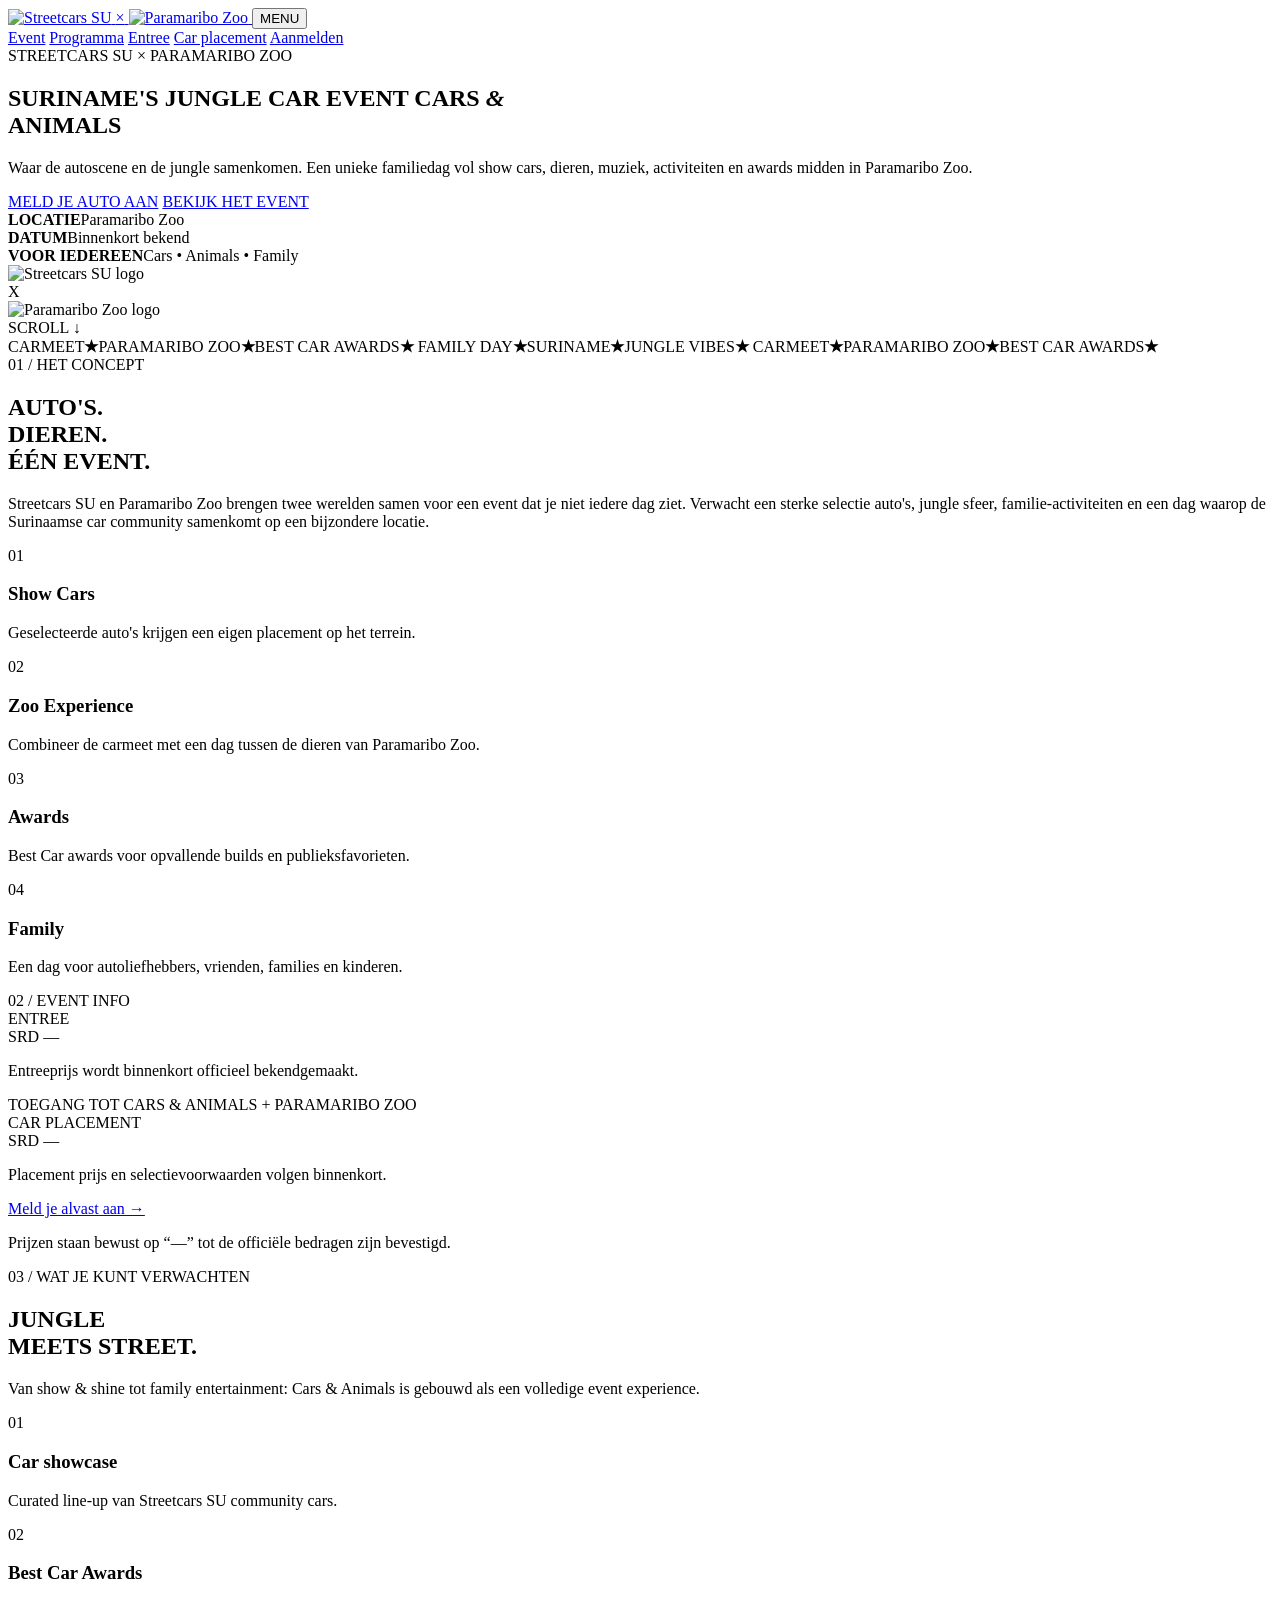
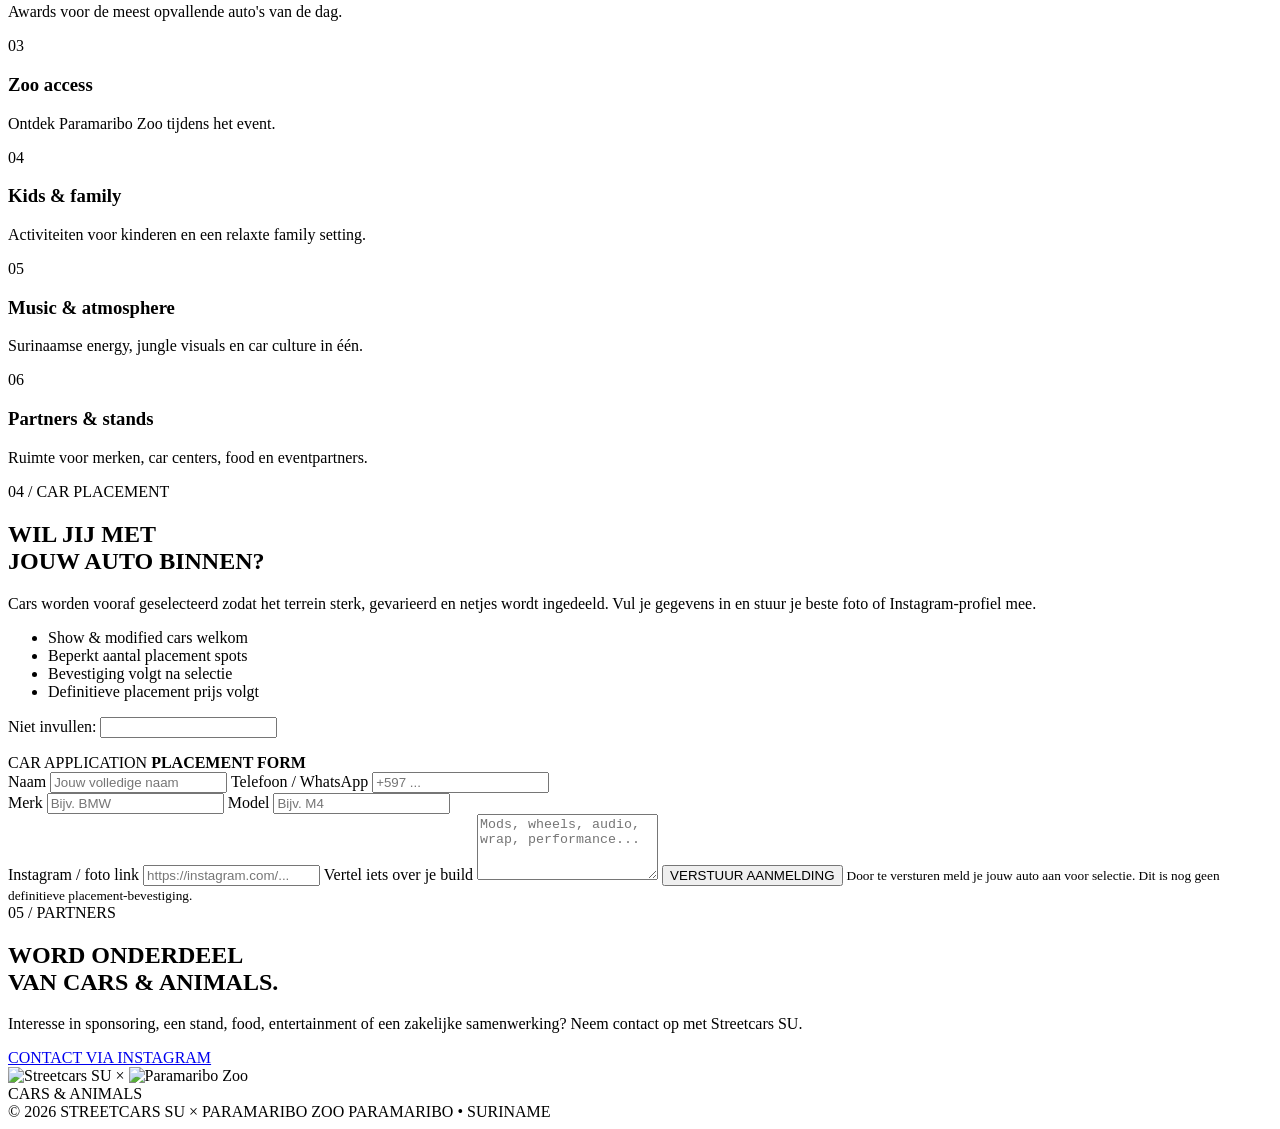
==== index.html @ a97c270a "Create Cars & Animals event website" ====
<!doctype html>
<html lang="nl">
<head>
  <meta charset="utf-8" />
  <meta name="viewport" content="width=device-width, initial-scale=1" />
  <meta name="theme-color" content="#07140b" />
  <meta name="description" content="Cars & Animals — Streetcars SU x Paramaribo Zoo. Een unieke Surinaamse jungle carmeet met auto's, dieren, familie-activiteiten en awards." />
  <title>Cars & Animals | Streetcars SU x Paramaribo Zoo</title>
  <link rel="preconnect" href="https://fonts.googleapis.com">
  <link rel="preconnect" href="https://fonts.gstatic.com" crossorigin>
  <link href="https://fonts.googleapis.com/css2?family=Bebas+Neue&family=Montserrat:wght@400;500;600;700;800;900&display=swap" rel="stylesheet">
  <link rel="stylesheet" href="/styles.css" />
</head>
<body>
  <div class="noise"></div>

  <header class="site-header">
    <a class="brand" href="#home" aria-label="Cars & Animals home">
      <img src="/assets/streetcars-su.webp" alt="Streetcars SU" />
      <span class="brand-x">×</span>
      <img src="/assets/paramaribo-zoo.webp" alt="Paramaribo Zoo" />
    </a>
    <button class="menu-btn" aria-label="Menu openen" aria-expanded="false">MENU</button>
    <nav class="nav">
      <a href="#event">Event</a>
      <a href="#programma">Programma</a>
      <a href="#prijzen">Entree</a>
      <a href="#placement">Car placement</a>
      <a class="nav-cta" href="#aanmelden">Aanmelden</a>
    </nav>
  </header>

  <main>
    <section id="home" class="hero">
      <div class="hero-glow"></div>
      <div class="animal-print print-one"></div>
      <div class="animal-print print-two"></div>

      <div class="hero-content">
        <div class="eyebrow"><span></span> STREETCARS SU × PARAMARIBO ZOO</div>
        <h1>
          <span class="hero-small">SURINAME'S JUNGLE CAR EVENT</span>
          CARS <em>&</em><br />ANIMALS
        </h1>
        <p class="hero-copy">
          Waar de autoscene en de jungle samenkomen. Een unieke familiedag vol show cars,
          dieren, muziek, activiteiten en awards midden in Paramaribo Zoo.
        </p>
        <div class="hero-actions">
          <a class="btn btn-primary" href="#aanmelden">MELD JE AUTO AAN</a>
          <a class="btn btn-ghost" href="#event">BEKIJK HET EVENT</a>
        </div>
        <div class="quick-facts">
          <div><strong>LOCATIE</strong><span>Paramaribo Zoo</span></div>
          <div><strong>DATUM</strong><span>Binnenkort bekend</span></div>
          <div><strong>VOOR IEDEREEN</strong><span>Cars • Animals • Family</span></div>
        </div>
      </div>

      <div class="hero-logos" aria-label="Organisatoren">
        <div class="logo-card logo-card-street">
          <img src="/assets/streetcars-su.webp" alt="Streetcars SU logo" />
        </div>
        <div class="collab">X</div>
        <div class="logo-card logo-card-zoo">
          <img src="/assets/paramaribo-zoo.webp" alt="Paramaribo Zoo logo" />
        </div>
      </div>

      <div class="scroll-mark">SCROLL <span>↓</span></div>
    </section>

    <section class="ticker" aria-hidden="true">
      <div class="ticker-track">
        <span>CARMEET</span><b>★</b><span>PARAMARIBO ZOO</span><b>★</b><span>BEST CAR AWARDS</span><b>★</b>
        <span>FAMILY DAY</span><b>★</b><span>SURINAME</span><b>★</b><span>JUNGLE VIBES</span><b>★</b>
        <span>CARMEET</span><b>★</b><span>PARAMARIBO ZOO</span><b>★</b><span>BEST CAR AWARDS</span><b>★</b>
      </div>
    </section>

    <section id="event" class="section event-section">
      <div class="section-kicker">01 / HET CONCEPT</div>
      <div class="split-heading">
        <h2>AUTO'S.<br><span>DIEREN.</span><br>ÉÉN EVENT.</h2>
        <div class="section-copy">
          <p>
            Streetcars SU en Paramaribo Zoo brengen twee werelden samen voor een event dat
            je niet iedere dag ziet. Verwacht een sterke selectie auto's, jungle sfeer,
            familie-activiteiten en een dag waarop de Surinaamse car community samenkomt
            op een bijzondere locatie.
          </p>
          <div class="mini-grid">
            <article>
              <span>01</span>
              <h3>Show Cars</h3>
              <p>Geselecteerde auto's krijgen een eigen placement op het terrein.</p>
            </article>
            <article>
              <span>02</span>
              <h3>Zoo Experience</h3>
              <p>Combineer de carmeet met een dag tussen de dieren van Paramaribo Zoo.</p>
            </article>
            <article>
              <span>03</span>
              <h3>Awards</h3>
              <p>Best Car awards voor opvallende builds en publieksfavorieten.</p>
            </article>
            <article>
              <span>04</span>
              <h3>Family</h3>
              <p>Een dag voor autoliefhebbers, vrienden, families en kinderen.</p>
            </article>
          </div>
        </div>
      </div>
    </section>

    <section id="prijzen" class="section info-band">
      <div class="section-kicker light">02 / EVENT INFO</div>
      <div class="price-grid">
        <article class="price-card featured">
          <div class="card-label">ENTREE</div>
          <div class="big-value">SRD <span>—</span></div>
          <p>Entreeprijs wordt binnenkort officieel bekendgemaakt.</p>
          <div class="card-foot">TOEGANG TOT CARS & ANIMALS + PARAMARIBO ZOO</div>
        </article>
        <article class="price-card">
          <div class="card-label">CAR PLACEMENT</div>
          <div class="big-value">SRD <span>—</span></div>
          <p>Placement prijs en selectievoorwaarden volgen binnenkort.</p>
          <a href="#aanmelden" class="text-link">Meld je alvast aan →</a>
        </article>
      </div>
      <p class="price-note">Prijzen staan bewust op “—” tot de officiële bedragen zijn bevestigd.</p>
    </section>

    <section id="programma" class="section program-section">
      <div class="section-kicker">03 / WAT JE KUNT VERWACHTEN</div>
      <div class="program-head">
        <h2>JUNGLE<br><span>MEETS STREET.</span></h2>
        <p>Van show & shine tot family entertainment: Cars & Animals is gebouwd als een volledige event experience.</p>
      </div>

      <div class="program-list">
        <div class="program-item"><span>01</span><h3>Car showcase</h3><p>Curated line-up van Streetcars SU community cars.</p></div>
        <div class="program-item"><span>02</span><h3>Best Car Awards</h3><p>Awards voor de meest opvallende auto's van de dag.</p></div>
        <div class="program-item"><span>03</span><h3>Zoo access</h3><p>Ontdek Paramaribo Zoo tijdens het event.</p></div>
        <div class="program-item"><span>04</span><h3>Kids & family</h3><p>Activiteiten voor kinderen en een relaxte family setting.</p></div>
        <div class="program-item"><span>05</span><h3>Music & atmosphere</h3><p>Surinaamse energy, jungle visuals en car culture in één.</p></div>
        <div class="program-item"><span>06</span><h3>Partners & stands</h3><p>Ruimte voor merken, car centers, food en eventpartners.</p></div>
      </div>
    </section>

    <section id="placement" class="section placement-section">
      <div class="placement-copy">
        <div class="section-kicker light">04 / CAR PLACEMENT</div>
        <h2>WIL JIJ MET<br>JOUW AUTO <span>BINNEN?</span></h2>
        <p>
          Cars worden vooraf geselecteerd zodat het terrein sterk, gevarieerd en netjes
          wordt ingedeeld. Vul je gegevens in en stuur je beste foto of Instagram-profiel mee.
        </p>
        <ul>
          <li>Show & modified cars welkom</li>
          <li>Beperkt aantal placement spots</li>
          <li>Bevestiging volgt na selectie</li>
          <li>Definitieve placement prijs volgt</li>
        </ul>
      </div>

      <div id="aanmelden" class="form-wrap">
        <form name="car-placement" method="POST" data-netlify="true" netlify-honeypot="bot-field" action="/thanks.html">
          <input type="hidden" name="form-name" value="car-placement" />
          <p class="hidden"><label>Niet invullen: <input name="bot-field" /></label></p>

          <div class="form-head">
            <span>CAR APPLICATION</span>
            <strong>PLACEMENT FORM</strong>
          </div>

          <label>
            Naam
            <input type="text" name="naam" placeholder="Jouw volledige naam" required />
          </label>
          <label>
            Telefoon / WhatsApp
            <input type="tel" name="telefoon" placeholder="+597 ..." required />
          </label>
          <div class="form-row">
            <label>
              Merk
              <input type="text" name="merk" placeholder="Bijv. BMW" required />
            </label>
            <label>
              Model
              <input type="text" name="model" placeholder="Bijv. M4" required />
            </label>
          </div>
          <label>
            Instagram / foto link
            <input type="url" name="instagram" placeholder="https://instagram.com/..." />
          </label>
          <label>
            Vertel iets over je build
            <textarea name="build" rows="4" placeholder="Mods, wheels, audio, wrap, performance..."></textarea>
          </label>

          <button class="btn btn-primary btn-full" type="submit">VERSTUUR AANMELDING</button>
          <small>Door te versturen meld je jouw auto aan voor selectie. Dit is nog geen definitieve placement-bevestiging.</small>
        </form>
      </div>
    </section>

    <section class="section partner-section">
      <div class="section-kicker">05 / PARTNERS</div>
      <div class="partner-inner">
        <div>
          <h2>WORD ONDERDEEL<br>VAN <span>CARS & ANIMALS.</span></h2>
          <p>Interesse in sponsoring, een stand, food, entertainment of een zakelijke samenwerking? Neem contact op met Streetcars SU.</p>
        </div>
        <a class="btn btn-dark" href="https://www.instagram.com/streetcarssu/" target="_blank" rel="noopener">CONTACT VIA INSTAGRAM</a>
      </div>
    </section>
  </main>

  <footer>
    <div class="footer-logos">
      <img src="/assets/streetcars-su.webp" alt="Streetcars SU" />
      <span>×</span>
      <img src="/assets/paramaribo-zoo.webp" alt="Paramaribo Zoo" />
    </div>
    <div class="footer-title">CARS & ANIMALS</div>
    <div class="footer-bottom">
      <span>© 2026 STREETCARS SU × PARAMARIBO ZOO</span>
      <span>PARAMARIBO • SURINAME</span>
    </div>
  </footer>

  <script src="/script.js"></script>
</body>
</html>
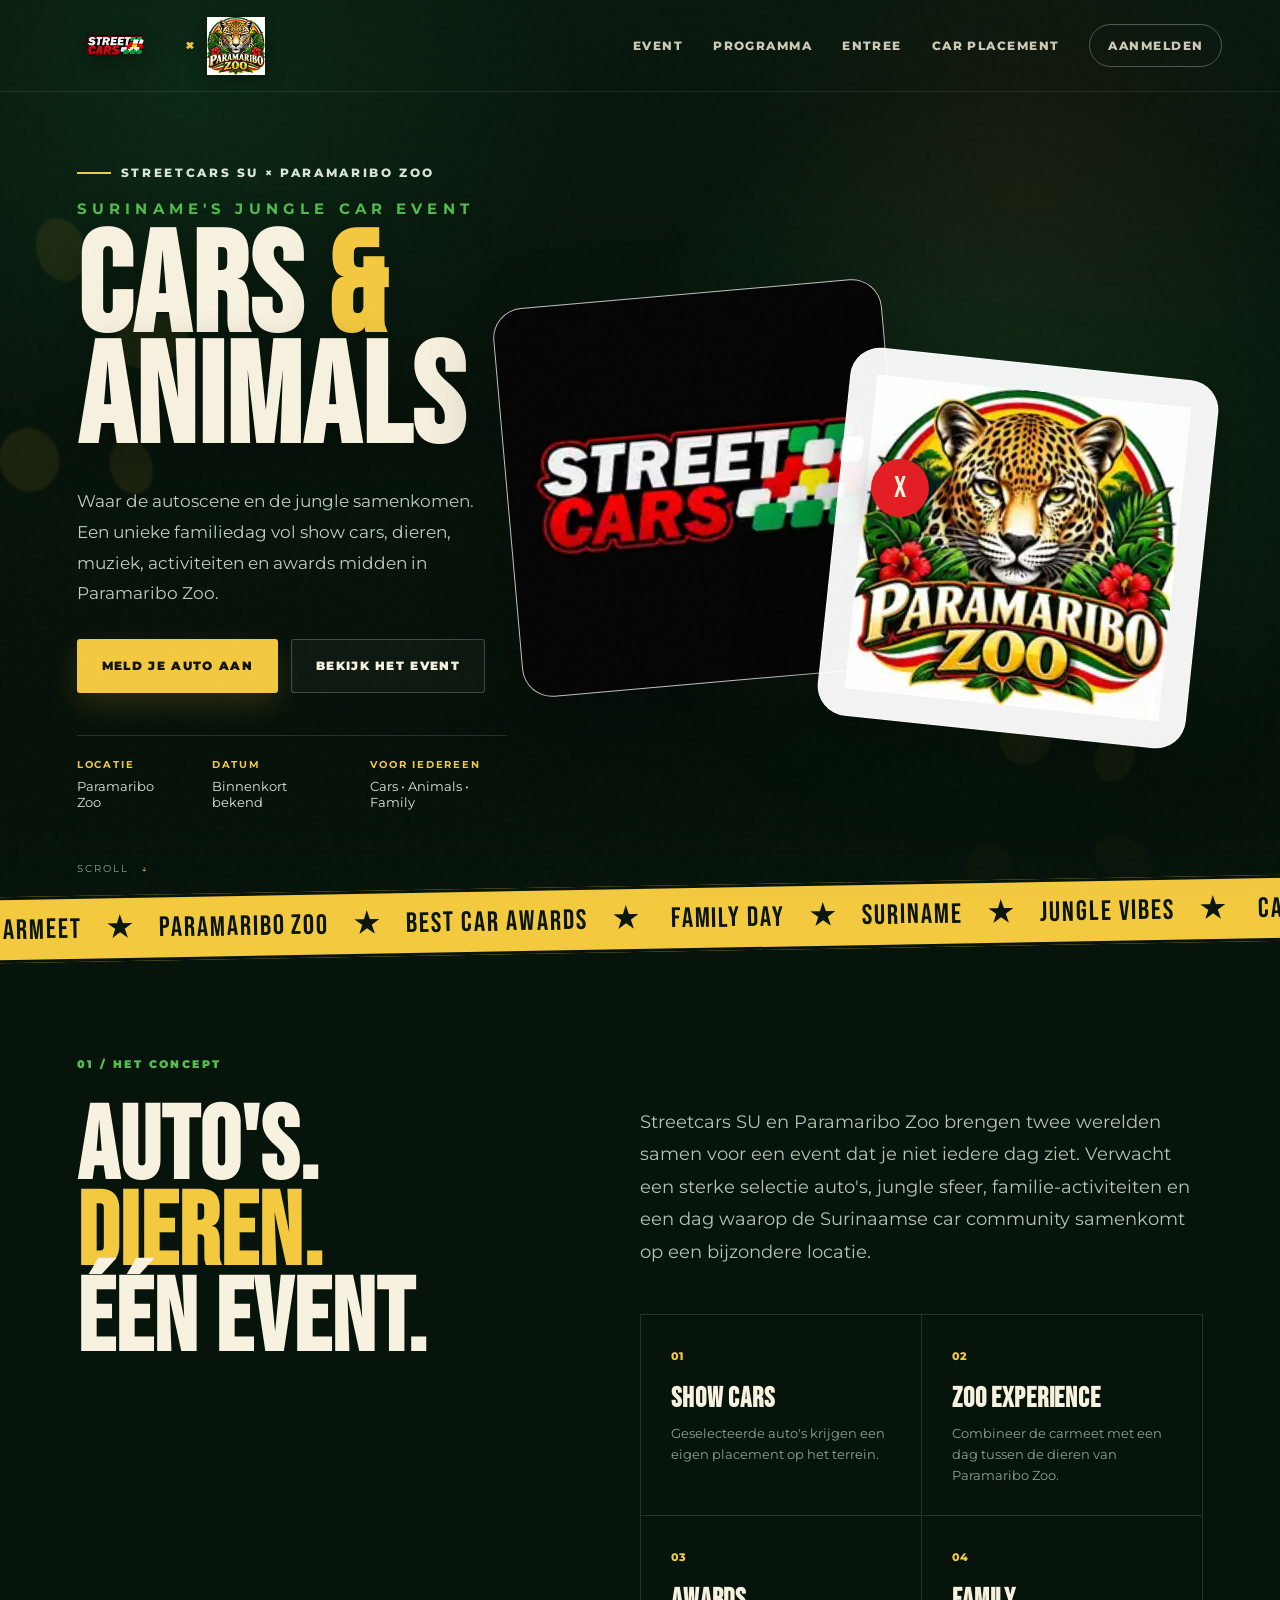
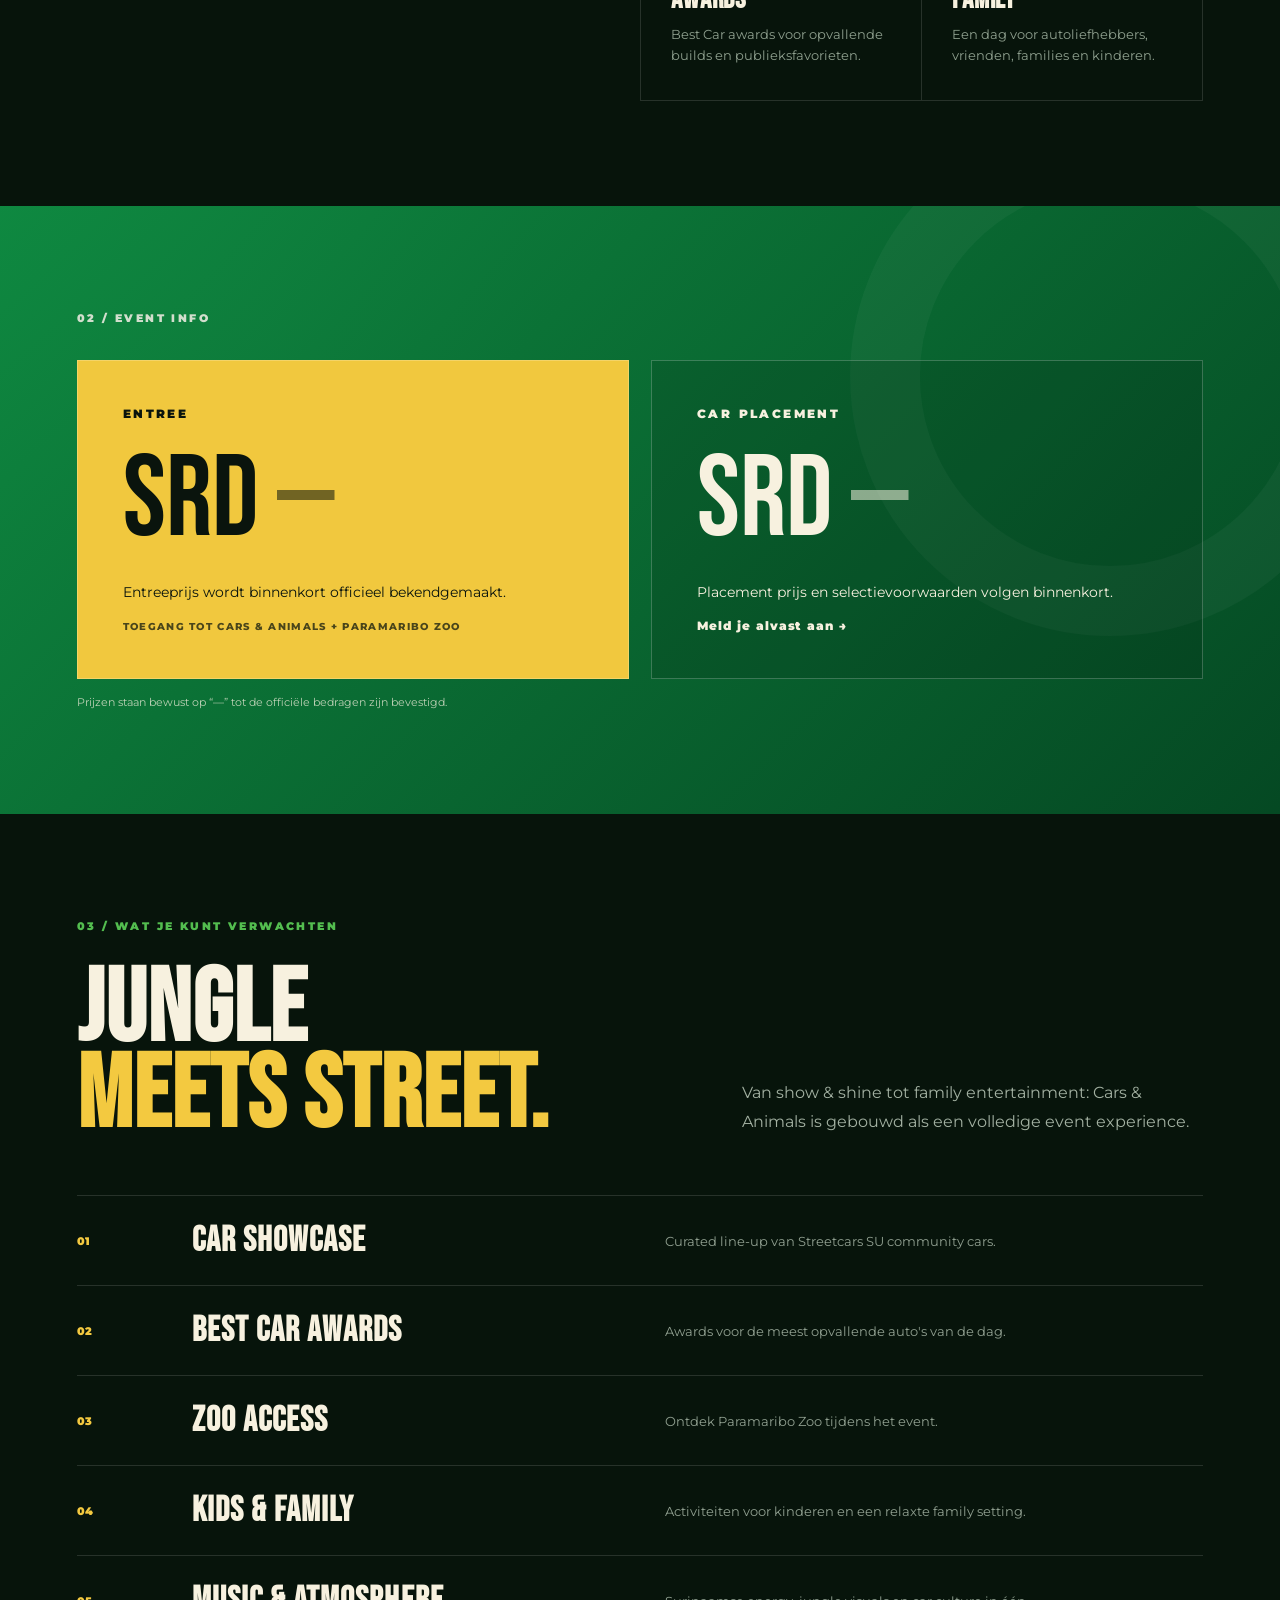
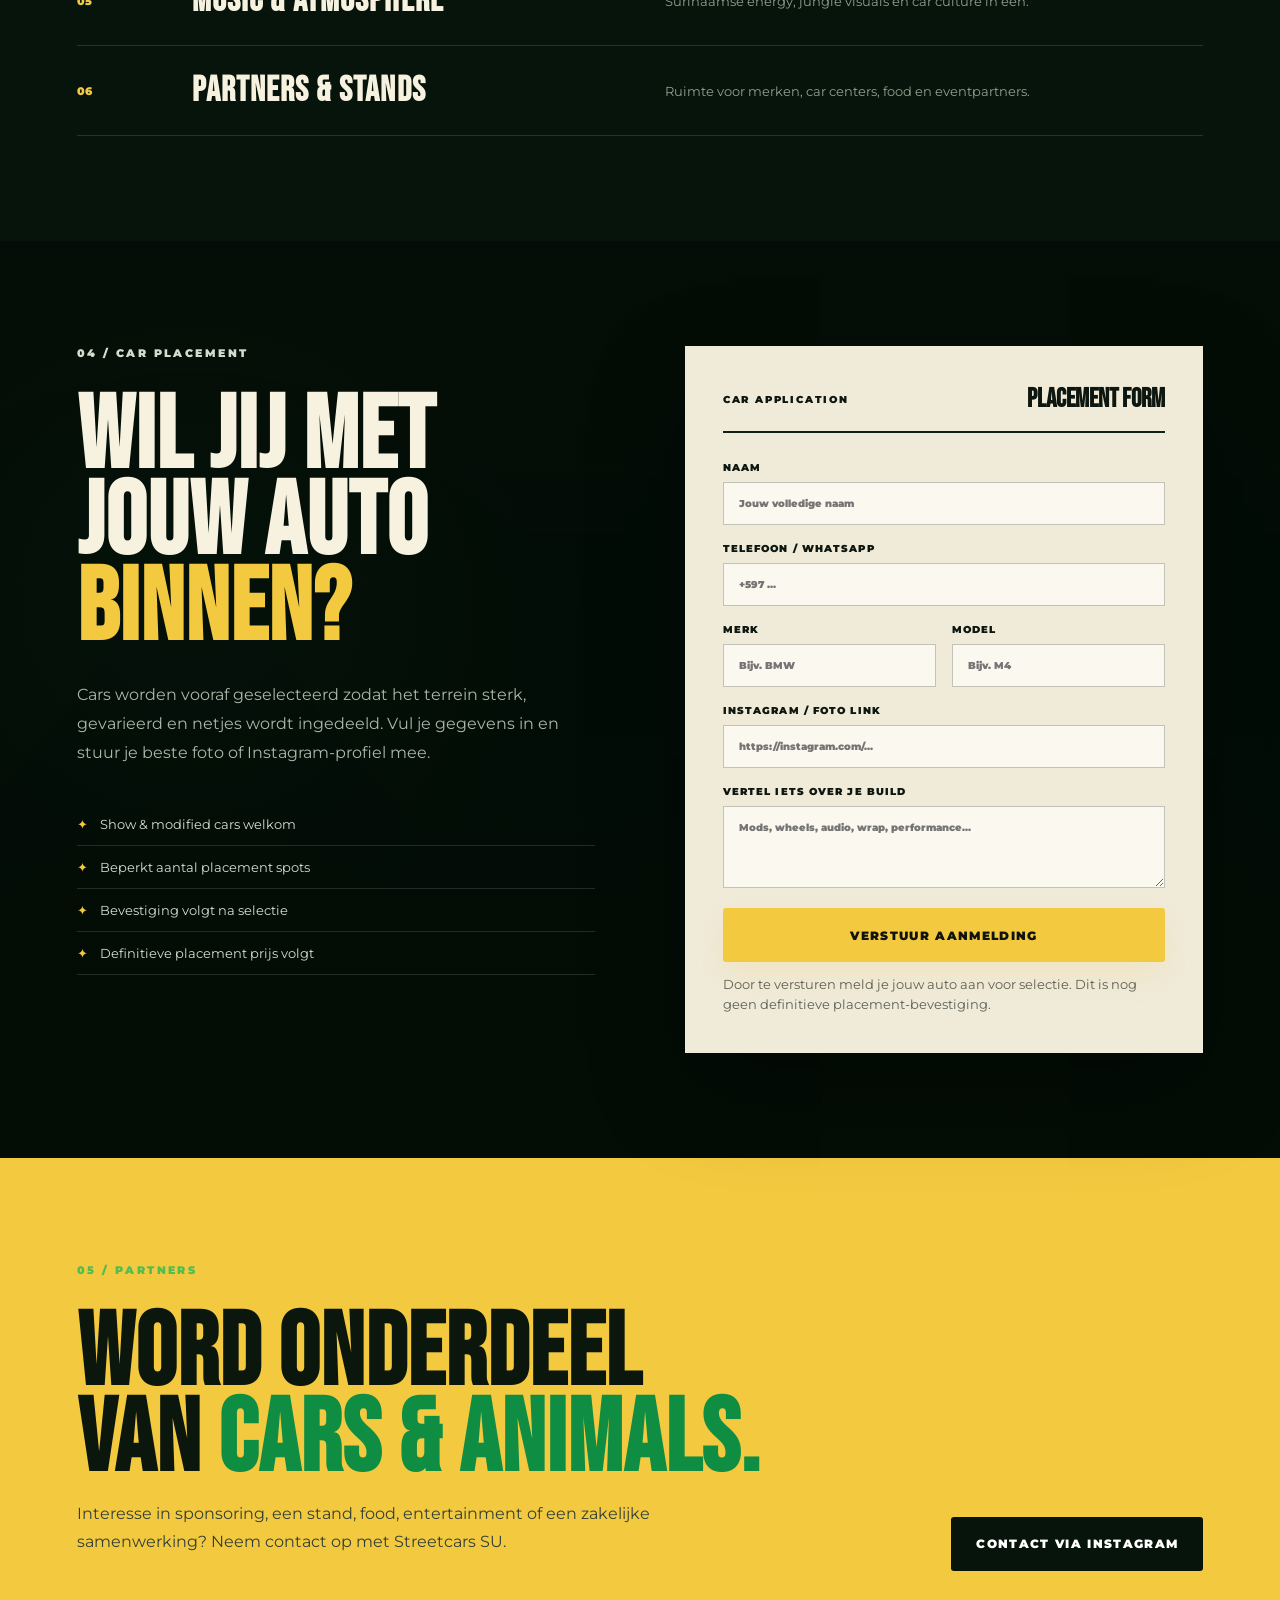
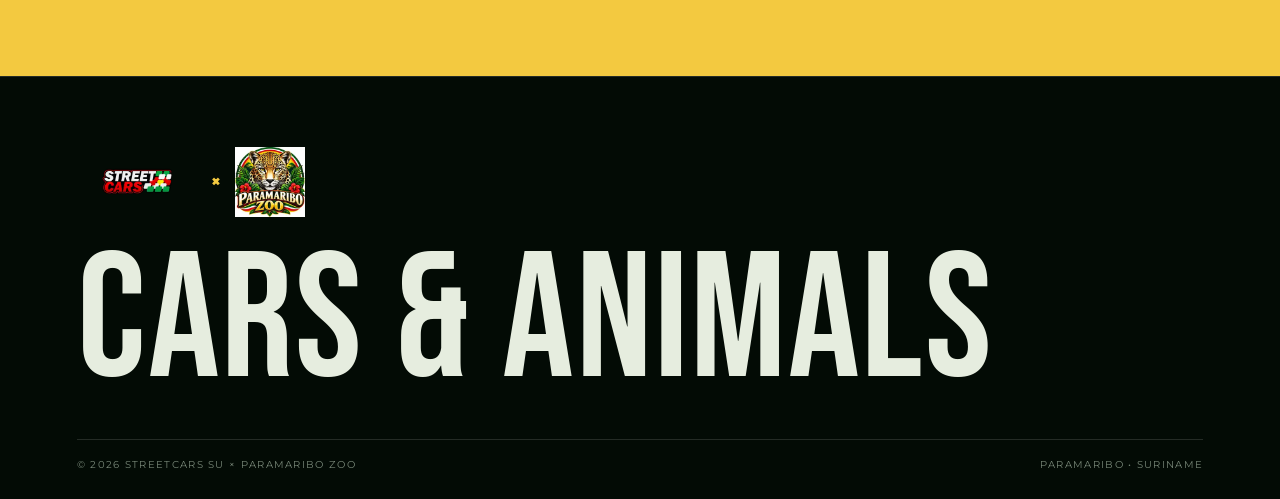
==== commit 30fd4757: "Use embedded event logo assets" ====
--- a/index.html
+++ b/index.html
@@ -16,9 +16,9 @@
 
   <header class="site-header">
     <a class="brand" href="#home" aria-label="Cars & Animals home">
-      <img src="/assets/streetcars-su.webp" alt="Streetcars SU" />
+      <img src="/assets/streetcars-su.svg" alt="Streetcars SU" />
       <span class="brand-x">×</span>
-      <img src="/assets/paramaribo-zoo.webp" alt="Paramaribo Zoo" />
+      <img src="/assets/paramaribo-zoo.svg" alt="Paramaribo Zoo" />
     </a>
     <button class="menu-btn" aria-label="Menu openen" aria-expanded="false">MENU</button>
     <nav class="nav">
@@ -59,11 +59,11 @@
 
       <div class="hero-logos" aria-label="Organisatoren">
         <div class="logo-card logo-card-street">
-          <img src="/assets/streetcars-su.webp" alt="Streetcars SU logo" />
+          <img src="/assets/streetcars-su.svg" alt="Streetcars SU logo" />
         </div>
         <div class="collab">X</div>
         <div class="logo-card logo-card-zoo">
-          <img src="/assets/paramaribo-zoo.webp" alt="Paramaribo Zoo logo" />
+          <img src="/assets/paramaribo-zoo.svg" alt="Paramaribo Zoo logo" />
         </div>
       </div>
 
@@ -224,9 +224,9 @@
 
   <footer>
     <div class="footer-logos">
-      <img src="/assets/streetcars-su.webp" alt="Streetcars SU" />
+      <img src="/assets/streetcars-su.svg" alt="Streetcars SU" />
       <span>×</span>
-      <img src="/assets/paramaribo-zoo.webp" alt="Paramaribo Zoo" />
+      <img src="/assets/paramaribo-zoo.svg" alt="Paramaribo Zoo" />
     </div>
     <div class="footer-title">CARS & ANIMALS</div>
     <div class="footer-bottom">
--- a/styles.css
+++ b/styles.css
@@ -0,0 +1,161 @@
+:root{
+  --bg:#07140b;
+  --bg2:#0d2112;
+  --ink:#f7f1df;
+  --muted:#aab7a8;
+  --green:#0f8e43;
+  --green2:#53bd4f;
+  --yellow:#f3c940;
+  --red:#e31e24;
+  --line:rgba(255,255,255,.13);
+}
+*{box-sizing:border-box}
+html{scroll-behavior:smooth}
+body{margin:0;background:var(--bg);color:var(--ink);font-family:Montserrat,Arial,sans-serif;overflow-x:hidden}
+body::before{
+  content:"";position:fixed;inset:0;pointer-events:none;z-index:-3;
+  background:
+    radial-gradient(circle at 15% 10%,rgba(28,120,60,.18),transparent 28%),
+    radial-gradient(circle at 80% 20%,rgba(227,30,36,.07),transparent 22%),
+    linear-gradient(180deg,#08180d 0%,#07140b 45%,#051008 100%);
+}
+a{color:inherit;text-decoration:none}
+img{max-width:100%;display:block}
+button,input,textarea{font:inherit}
+.noise{position:fixed;inset:0;pointer-events:none;z-index:50;opacity:.045;background-image:url("data:image/svg+xml,%3Csvg viewBox='0 0 180 180' xmlns='http://www.w3.org/2000/svg'%3E%3Cfilter id='n'%3E%3CfeTurbulence type='fractalNoise' baseFrequency='.9' numOctaves='3' stitchTiles='stitch'/%3E%3C/filter%3E%3Crect width='100%25' height='100%25' filter='url(%23n)' opacity='.4'/%3E%3C/svg%3E")}
+.site-header{height:92px;display:flex;align-items:center;justify-content:space-between;padding:0 4.5vw;border-bottom:1px solid rgba(255,255,255,.09);position:absolute;top:0;left:0;right:0;z-index:20}
+.brand{display:flex;align-items:center;gap:12px}
+.brand img{width:58px;height:58px;object-fit:contain;filter:drop-shadow(0 4px 10px rgba(0,0,0,.4))}
+.brand img:first-child{width:115px}
+.brand-x{font-weight:900;color:var(--yellow)}
+.nav{display:flex;align-items:center;gap:30px;text-transform:uppercase;font-size:12px;font-weight:800;letter-spacing:.12em}
+.nav a{opacity:.82;transition:.2s}.nav a:hover{opacity:1;color:var(--yellow)}
+.nav-cta{border:1px solid rgba(255,255,255,.35);padding:13px 18px;border-radius:999px}
+.menu-btn{display:none;background:none;color:white;border:0;font-weight:800;letter-spacing:.12em}
+.hero{min-height:100vh;position:relative;display:grid;grid-template-columns:1.15fr .85fr;align-items:center;padding:145px 6vw 70px;overflow:hidden}
+.hero::after{
+  content:"";position:absolute;inset:auto 0 0;height:210px;z-index:-1;
+  background:linear-gradient(180deg,transparent,#07140b)
+}
+.hero-glow{position:absolute;right:-10vw;top:5vh;width:65vw;height:65vw;border-radius:50%;background:radial-gradient(circle,rgba(35,122,59,.25),rgba(7,20,11,0) 68%);z-index:-2}
+.animal-print{position:absolute;border-radius:50%;opacity:.08;filter:blur(.1px);z-index:-1;background:
+radial-gradient(ellipse at 30% 25%,#ffca39 0 8%,transparent 9%),
+radial-gradient(ellipse at 60% 20%,#ffca39 0 7%,transparent 8%),
+radial-gradient(ellipse at 75% 50%,#ffca39 0 9%,transparent 10%),
+radial-gradient(ellipse at 35% 70%,#ffca39 0 8%,transparent 9%),
+radial-gradient(ellipse at 60% 80%,#ffca39 0 6%,transparent 7%)}
+.print-one{width:380px;height:380px;left:-130px;top:180px;transform:rotate(-18deg)}
+.print-two{width:300px;height:300px;right:6%;bottom:-80px;transform:rotate(22deg)}
+.eyebrow{font-size:12px;font-weight:800;letter-spacing:.22em;color:#d9e5d7;margin-bottom:22px;display:flex;align-items:center;gap:10px}
+.eyebrow span{width:34px;height:2px;background:var(--yellow)}
+.hero h1{font-family:"Bebas Neue",Impact,sans-serif;font-size:clamp(82px,11vw,170px);line-height:.79;letter-spacing:.01em;margin:0;max-width:1000px;text-shadow:0 16px 45px rgba(0,0,0,.35)}
+.hero h1 em{font-style:normal;color:var(--yellow)}
+.hero-small{display:block;font-family:Montserrat,sans-serif;font-size:clamp(12px,1.15vw,18px);line-height:1;letter-spacing:.35em;color:var(--green2);margin-bottom:17px}
+.hero-copy{max-width:720px;font-size:17px;line-height:1.8;color:#c0cdc0;margin:30px 0}
+.hero-actions{display:flex;gap:13px;flex-wrap:wrap}
+.btn{display:inline-flex;align-items:center;justify-content:center;min-height:54px;padding:0 24px;font-size:12px;font-weight:900;letter-spacing:.11em;text-transform:uppercase;border-radius:3px;transition:.22s;border:1px solid transparent}
+.btn:hover{transform:translateY(-2px)}
+.btn-primary{background:var(--yellow);color:#10130e;box-shadow:0 12px 30px rgba(243,201,64,.15)}
+.btn-ghost{border-color:rgba(255,255,255,.22);background:rgba(255,255,255,.03)}
+.btn-dark{background:#07140b;color:white}
+.quick-facts{display:flex;gap:38px;margin-top:42px;padding-top:22px;border-top:1px solid var(--line);max-width:780px}
+.quick-facts div{display:flex;flex-direction:column;gap:7px}
+.quick-facts strong{font-size:10px;letter-spacing:.18em;color:var(--yellow)}
+.quick-facts span{font-size:13px;color:#dce6dc}
+.hero-logos{position:relative;display:flex;align-items:center;justify-content:center;gap:16px;min-height:560px}
+.logo-card{background:rgba(255,255,255,.95);border-radius:30px;padding:26px;box-shadow:0 30px 80px rgba(0,0,0,.35);border:1px solid rgba(255,255,255,.75)}
+.logo-card img{width:100%;height:100%;object-fit:contain}
+.logo-card-street{width:min(31vw,390px);height:min(31vw,390px);transform:rotate(-5deg);background:#050505}
+.logo-card-zoo{width:min(30vw,370px);height:min(30vw,370px);transform:rotate(6deg);margin-left:-70px;margin-top:120px;z-index:2}
+.collab{width:58px;height:58px;border-radius:50%;background:var(--red);display:grid;place-items:center;font-family:"Bebas Neue";font-size:30px;z-index:4;box-shadow:0 12px 35px rgba(0,0,0,.35);margin-left:-42px;margin-right:-42px}
+.scroll-mark{position:absolute;bottom:25px;left:6vw;font-size:10px;letter-spacing:.2em;color:#91a290}.scroll-mark span{color:var(--yellow);margin-left:7px}
+.ticker{overflow:hidden;background:var(--yellow);color:#0b160d;transform:rotate(-1deg);margin:-14px -10px 0;padding:13px 0;border-top:3px solid #08140b;border-bottom:3px solid #08140b}
+.ticker-track{white-space:nowrap;font-family:"Bebas Neue";font-size:28px;letter-spacing:.07em;animation:ticker 22s linear infinite}
+.ticker-track span,.ticker-track b{margin-right:25px}
+@keyframes ticker{to{transform:translateX(-50%)}}
+.section{padding:105px 6vw}
+.section-kicker{font-size:11px;font-weight:900;letter-spacing:.22em;color:var(--green2);margin-bottom:35px}
+.section-kicker.light{color:#d2decd}
+.split-heading{display:grid;grid-template-columns:.9fr 1.1fr;gap:8vw;align-items:start}
+.section h2{font-family:"Bebas Neue";font-size:clamp(60px,8vw,115px);line-height:.84;letter-spacing:.01em;margin:0}
+.section h2 span{color:var(--yellow)}
+.section-copy>p{font-size:18px;line-height:1.8;color:#b7c3b5;margin:0 0 46px;max-width:760px}
+.mini-grid{display:grid;grid-template-columns:1fr 1fr;border-top:1px solid var(--line);border-left:1px solid var(--line)}
+.mini-grid article{padding:30px;border-right:1px solid var(--line);border-bottom:1px solid var(--line);min-height:185px}
+.mini-grid article>span{color:var(--yellow);font-size:11px;font-weight:800}
+.mini-grid h3{font-family:"Bebas Neue";font-size:28px;letter-spacing:.03em;margin:18px 0 8px}
+.mini-grid p{font-size:13px;color:#8fa08f;line-height:1.6;margin:0}
+.info-band{background:
+linear-gradient(135deg,rgba(15,142,67,.96),rgba(5,75,36,.97)),
+radial-gradient(circle at 20% 20%,rgba(255,255,255,.12),transparent 25%);position:relative;overflow:hidden}
+.info-band::after{content:"";position:absolute;right:-90px;top:-90px;width:380px;height:380px;border:70px solid rgba(255,255,255,.035);border-radius:50%}
+.price-grid{display:grid;grid-template-columns:1fr 1fr;gap:22px;position:relative;z-index:2}
+.price-card{padding:45px;border:1px solid rgba(255,255,255,.21);background:rgba(0,0,0,.12);min-height:315px;display:flex;flex-direction:column}
+.price-card.featured{background:#f1c83e;color:#0a140d}
+.card-label{font-size:12px;font-weight:900;letter-spacing:.2em}
+.big-value{font-family:"Bebas Neue";font-size:clamp(78px,9vw,130px);line-height:1;margin:22px 0 8px}
+.big-value span{opacity:.55}
+.price-card p{font-size:14px;line-height:1.7;max-width:520px}
+.card-foot{font-size:10px;font-weight:800;letter-spacing:.13em;margin-top:auto;opacity:.72}
+.text-link{margin-top:auto;font-weight:900;font-size:12px;letter-spacing:.08em}
+.price-note{font-size:11px;opacity:.75;margin:16px 0 0}
+.program-head{display:grid;grid-template-columns:1fr .8fr;gap:7vw;align-items:end;margin-bottom:55px}
+.program-head>p{color:#a3b1a2;line-height:1.8;margin:0 0 4px}
+.program-list{border-top:1px solid var(--line)}
+.program-item{display:grid;grid-template-columns:90px 1fr 1.2fr;gap:25px;align-items:center;padding:23px 0;border-bottom:1px solid var(--line);transition:.2s}
+.program-item:hover{padding-left:14px;background:rgba(255,255,255,.025)}
+.program-item>span{font-size:11px;color:var(--yellow);font-weight:900}
+.program-item h3{font-family:"Bebas Neue";font-size:35px;letter-spacing:.03em;margin:0}
+.program-item p{font-size:13px;color:#91a091;margin:0}
+.placement-section{display:grid;grid-template-columns:1fr 1fr;gap:7vw;align-items:start;background:
+linear-gradient(rgba(3,12,6,.82),rgba(3,12,6,.95)),
+radial-gradient(circle at 15% 40%,rgba(38,139,74,.3),transparent 28%)}
+.placement-copy>p{color:#aab8aa;line-height:1.8;max-width:620px;margin:28px 0}
+.placement-copy ul{padding:0;list-style:none;margin:35px 0 0}
+.placement-copy li{padding:13px 0;border-bottom:1px solid var(--line);font-size:13px;color:#d5ded3}
+.placement-copy li::before{content:"✦";color:var(--yellow);margin-right:12px}
+.form-wrap{background:#f0ead9;color:#0d1710;padding:38px;box-shadow:0 35px 90px rgba(0,0,0,.28)}
+.form-head{display:flex;justify-content:space-between;align-items:center;margin-bottom:28px;border-bottom:2px solid #102016;padding-bottom:16px}
+.form-head span{font-size:10px;font-weight:900;letter-spacing:.18em}
+.form-head strong{font-family:"Bebas Neue";font-size:26px}
+form label{display:block;font-size:10px;font-weight:900;letter-spacing:.11em;text-transform:uppercase;margin-bottom:17px}
+form input,form textarea{width:100%;margin-top:8px;border:1px solid #c3c2b8;background:#fbf8ef;color:#111;padding:14px 15px;outline:none;border-radius:0}
+form input:focus,form textarea:focus{border-color:#0f8e43}
+.form-row{display:grid;grid-template-columns:1fr 1fr;gap:16px}
+.btn-full{width:100%;border:0}
+form small{display:block;margin-top:13px;line-height:1.5;opacity:.65}
+.hidden{display:none}
+.partner-section{background:var(--yellow);color:#0b160d}
+.partner-inner{display:flex;justify-content:space-between;gap:40px;align-items:end}
+.partner-inner p{max-width:650px;line-height:1.7;color:#344036}
+.partner-section h2 span{color:var(--green)}
+footer{padding:70px 6vw 28px;background:#030b05;border-top:1px solid var(--line)}
+.footer-logos{display:flex;align-items:center;gap:14px;margin-bottom:34px}
+.footer-logos img{height:70px;width:120px;object-fit:contain}
+.footer-logos img:last-child{width:70px}
+.footer-logos span{color:var(--yellow);font-weight:900}
+.footer-title{font-family:"Bebas Neue";font-size:clamp(65px,14vw,220px);line-height:.8;letter-spacing:.01em;color:#e6eddf;white-space:nowrap}
+.footer-bottom{display:flex;justify-content:space-between;margin-top:45px;padding-top:18px;border-top:1px solid var(--line);font-size:10px;letter-spacing:.13em;color:#778677}
+.thanks{min-height:100vh;display:grid;place-items:center;text-align:center;padding:30px}.thanks .inner{max-width:760px}.thanks h1{font-family:"Bebas Neue";font-size:clamp(70px,11vw,150px);line-height:.85;margin:0 0 25px}.thanks p{color:#a8b5a6;line-height:1.7}.thanks img{width:180px;margin:0 auto 30px}
+@media(max-width:1000px){
+  .nav{display:none;position:absolute;top:92px;left:0;right:0;background:#06110a;padding:24px 6vw;flex-direction:column;align-items:flex-start;border-bottom:1px solid var(--line)}
+  .nav.open{display:flex}.menu-btn{display:block}
+  .hero{grid-template-columns:1fr;padding-top:140px}.hero-logos{min-height:420px;margin-top:15px}
+  .logo-card-street{width:330px;height:330px}.logo-card-zoo{width:300px;height:300px}
+  .split-heading,.placement-section{grid-template-columns:1fr}.program-head{grid-template-columns:1fr}
+  .partner-inner{align-items:flex-start;flex-direction:column}
+}
+@media(max-width:700px){
+  .site-header{height:78px;padding:0 20px}.brand img{height:48px}.brand img:first-child{width:90px}.nav{top:78px}
+  .hero{padding:118px 20px 55px;min-height:auto}.hero h1{font-size:78px}.hero-copy{font-size:14px}
+  .quick-facts{display:grid;grid-template-columns:1fr 1fr;gap:20px}
+  .hero-logos{min-height:315px}.logo-card{padding:14px;border-radius:19px}
+  .logo-card-street{width:220px;height:220px}.logo-card-zoo{width:190px;height:190px;margin-left:-56px;margin-top:88px}
+  .collab{width:45px;height:45px;margin-left:-32px;margin-right:-32px;font-size:24px}
+  .section{padding:76px 20px}.section h2{font-size:62px}.section-copy>p{font-size:15px}
+  .mini-grid,.price-grid{grid-template-columns:1fr}.mini-grid{border-left:0}.mini-grid article{border-left:1px solid var(--line)}
+  .price-card{padding:28px;min-height:260px}.big-value{font-size:90px}
+  .program-item{grid-template-columns:42px 1fr;gap:12px}.program-item p{grid-column:2}
+  .form-wrap{padding:24px}.form-row{grid-template-columns:1fr}
+  .footer-title{font-size:70px}.footer-bottom{flex-direction:column;gap:10px}
+}
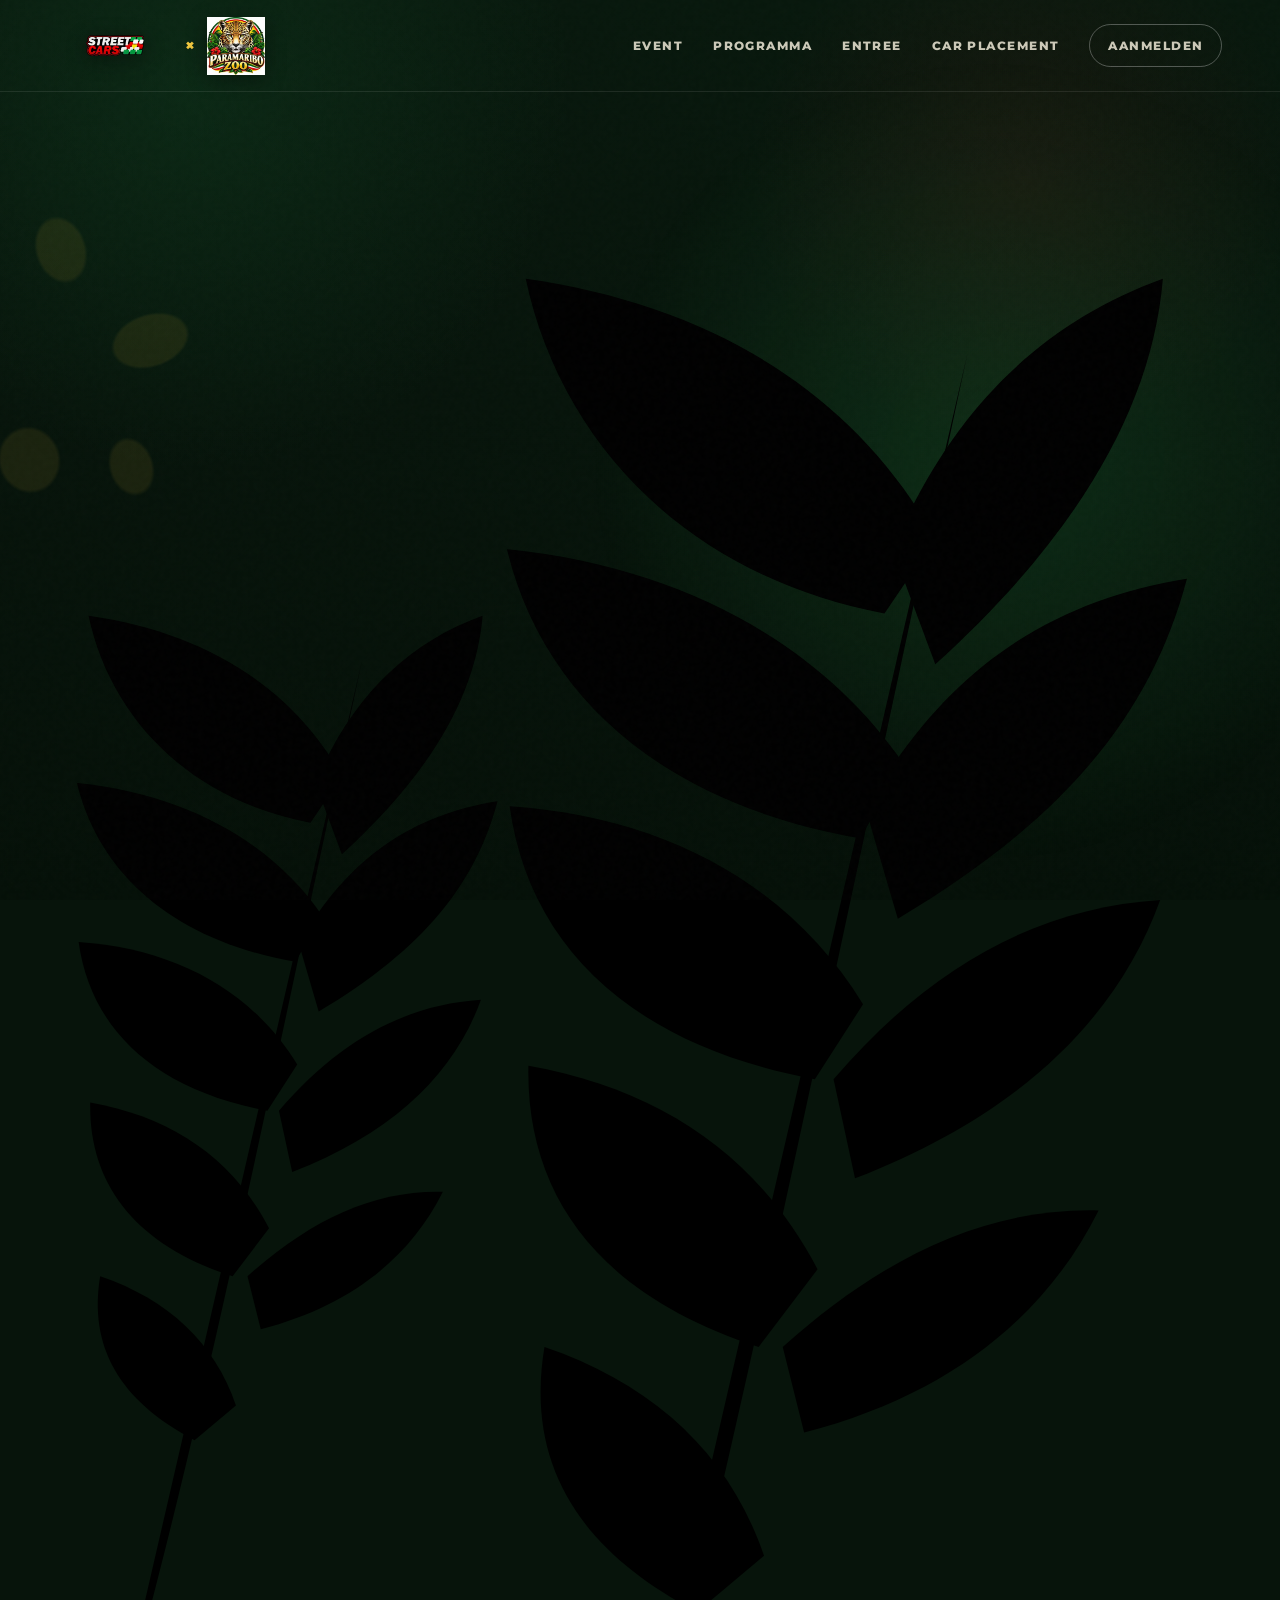
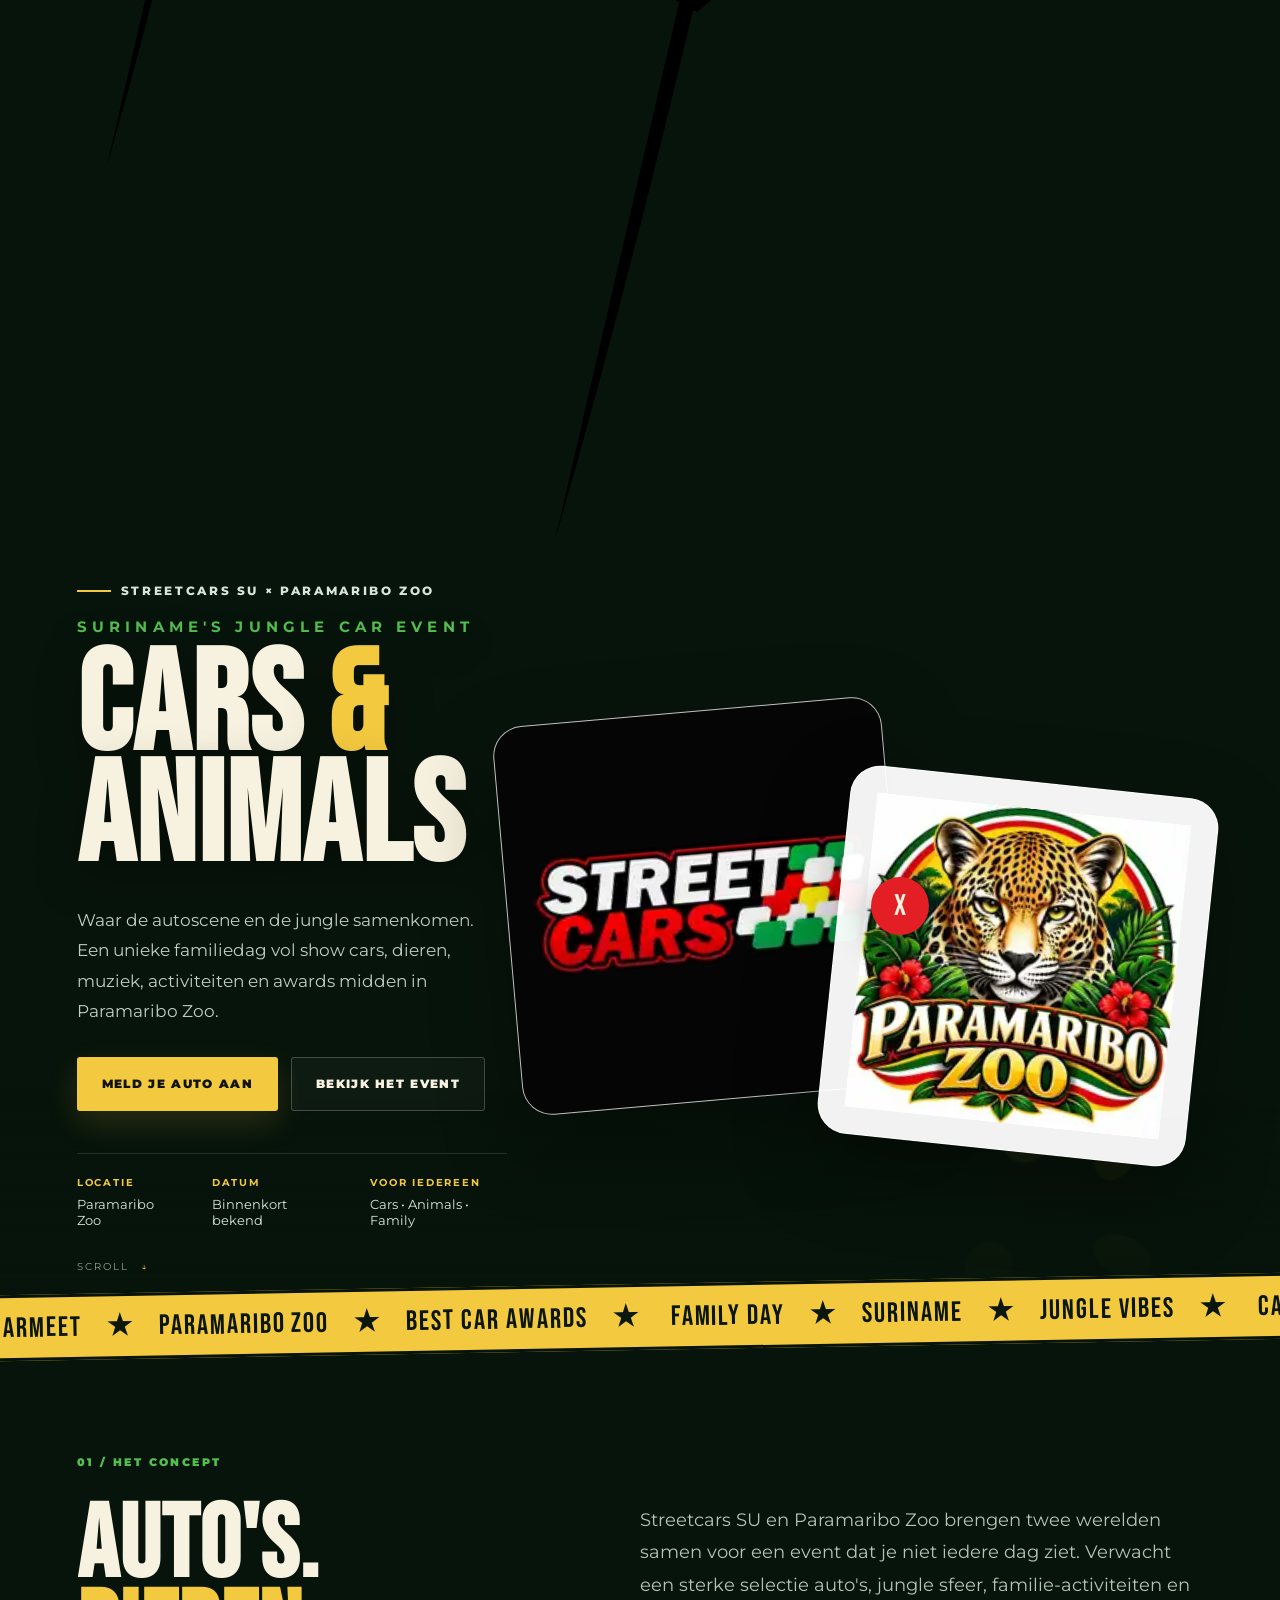
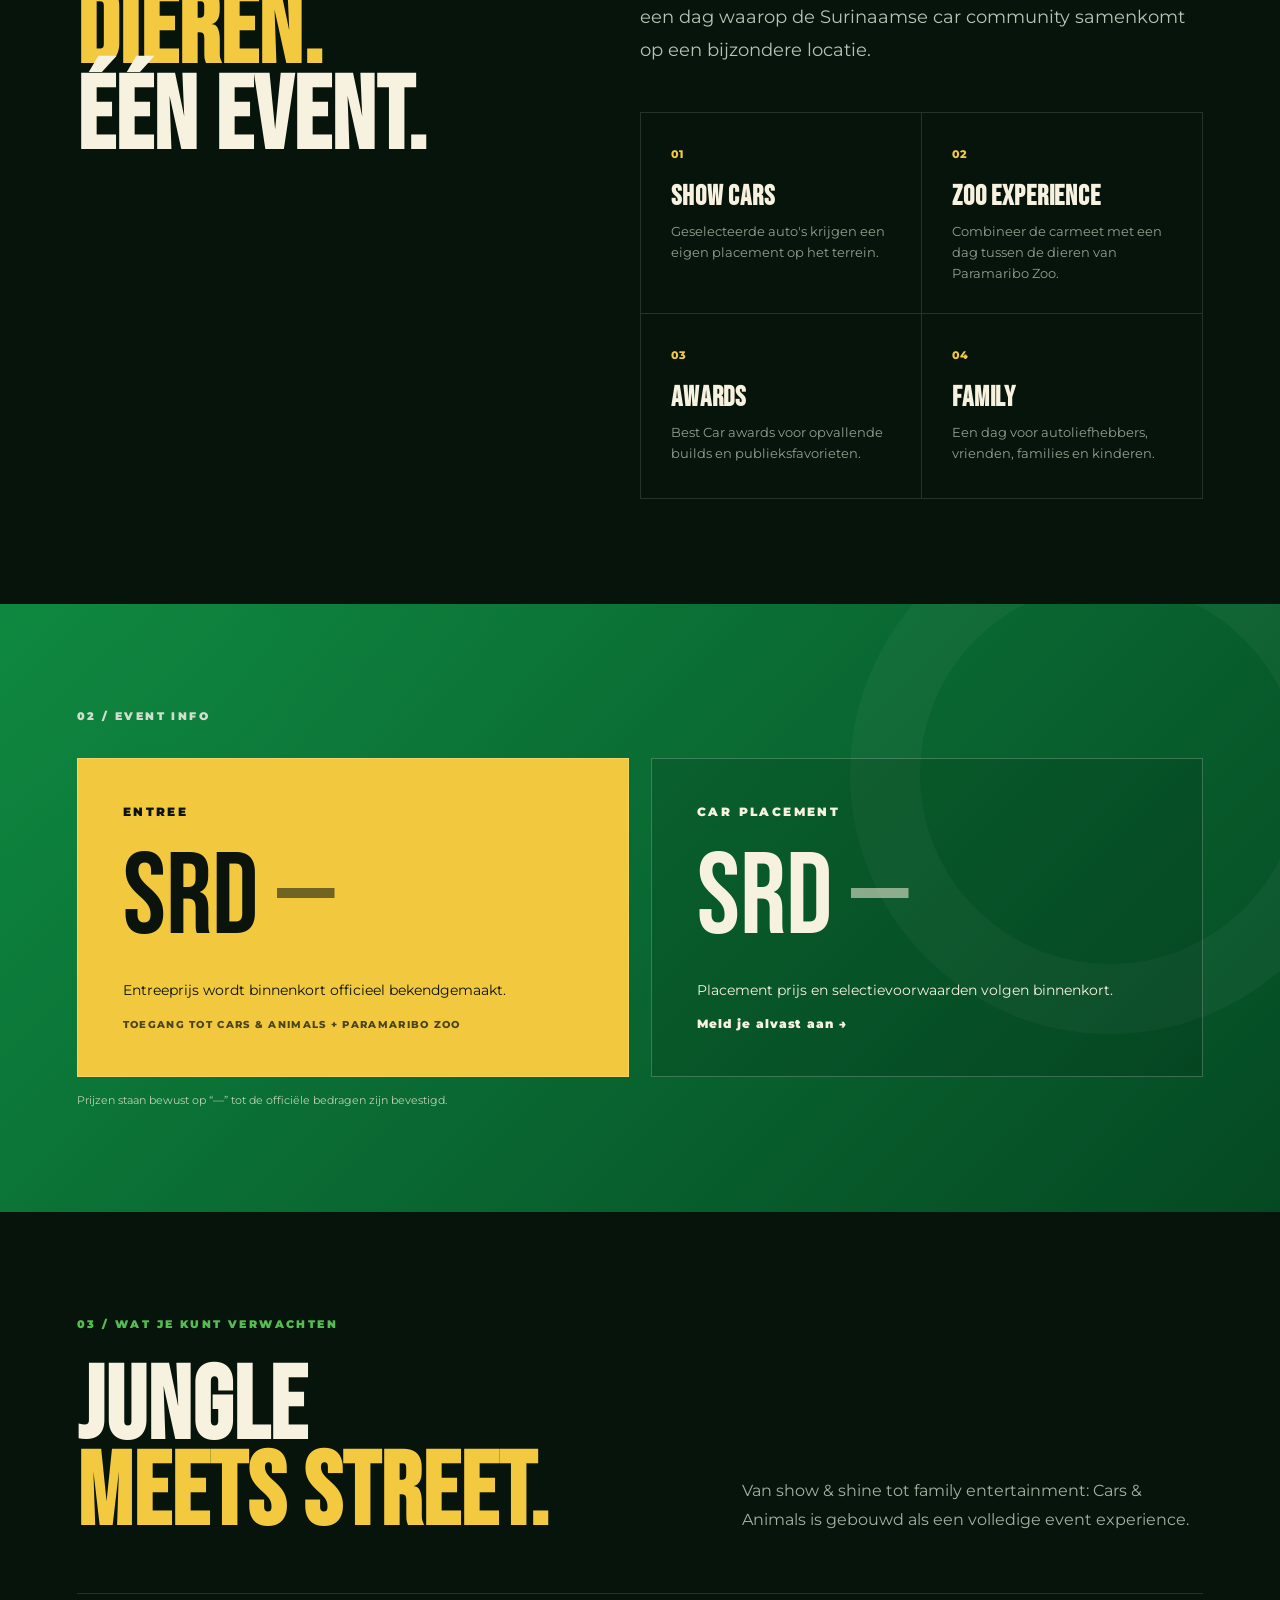
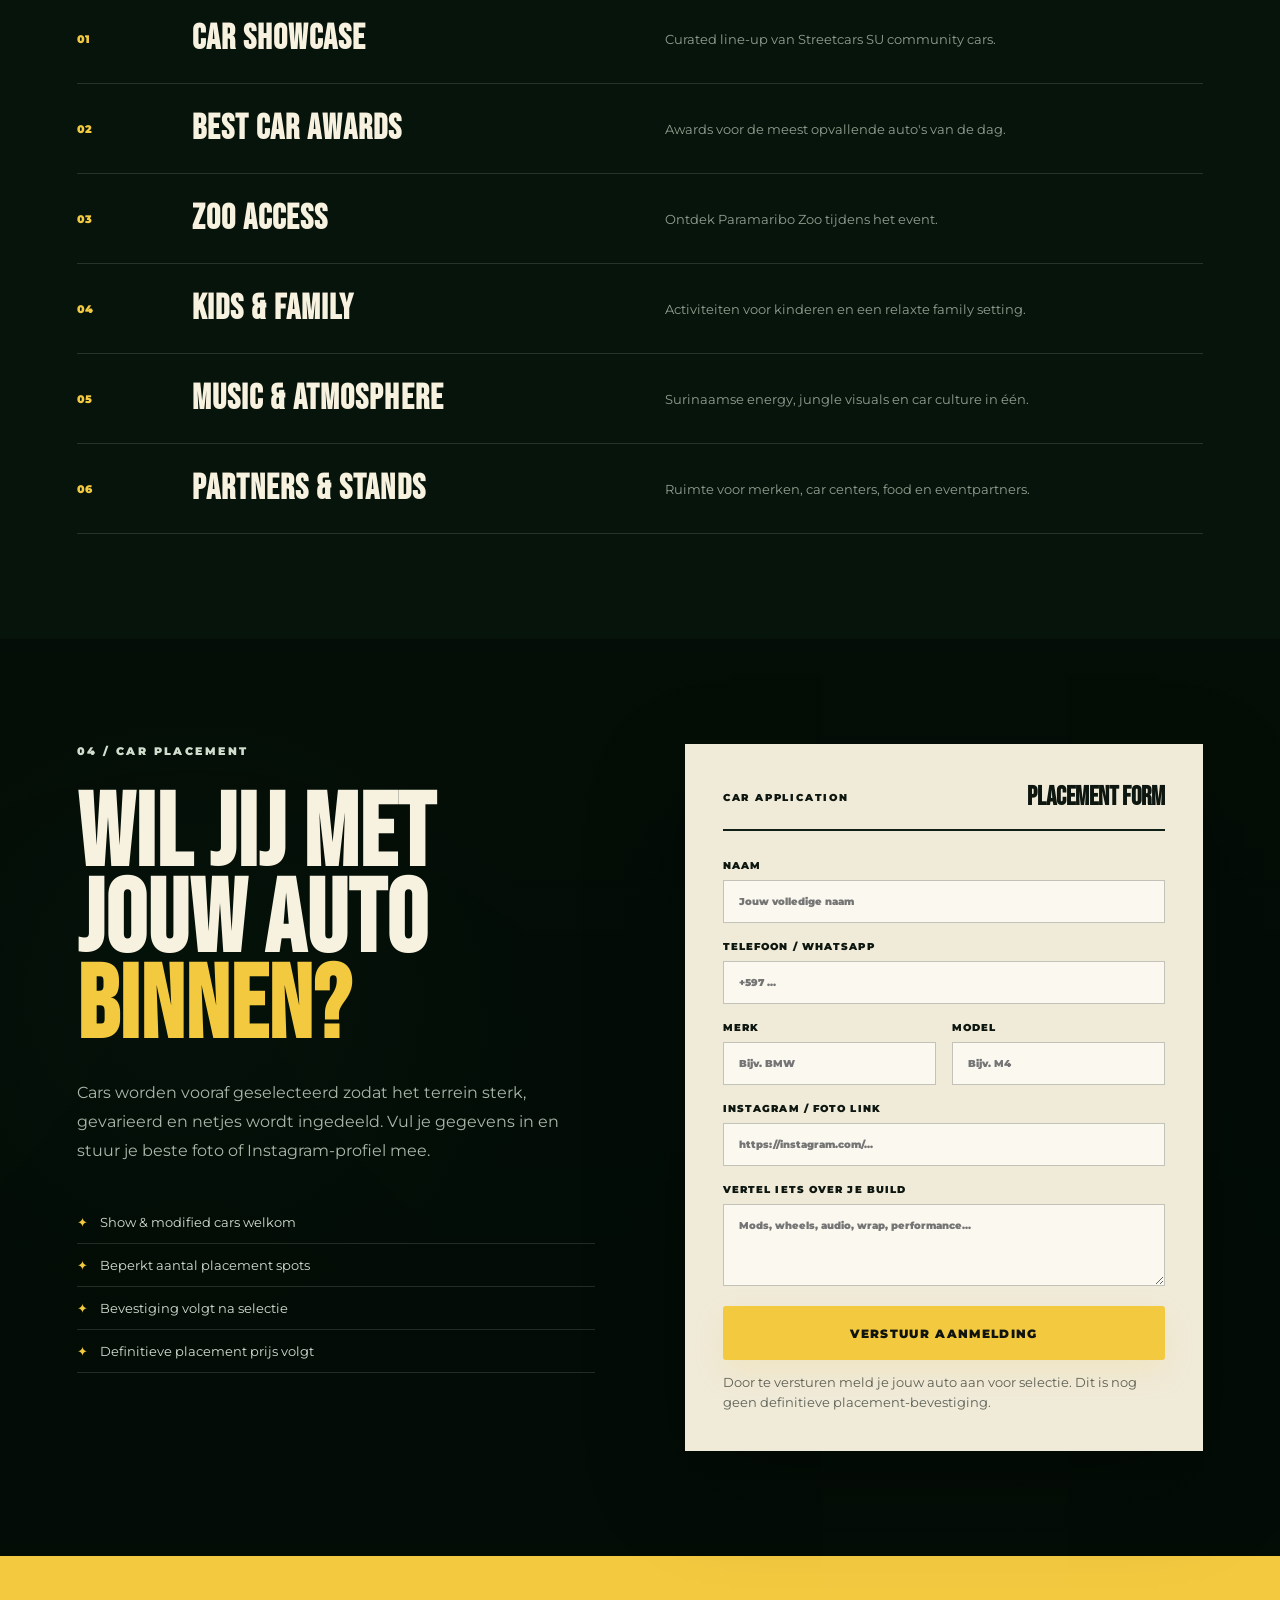
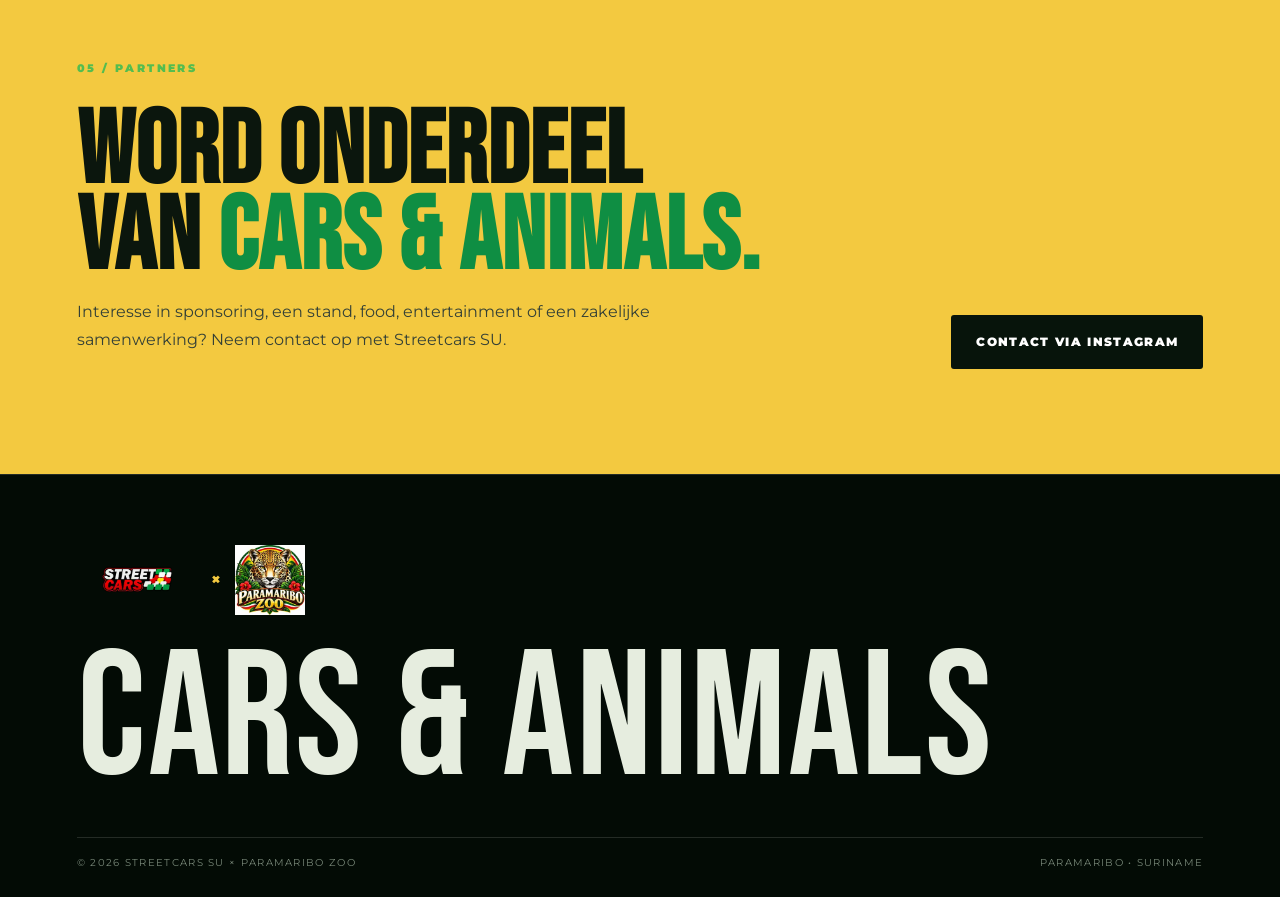
==== commit ca09bd02: "Add jungle leaf framing and improve logo presentation" ====
--- a/index.html
+++ b/index.html
@@ -36,6 +36,35 @@
       <div class="animal-print print-one"></div>
       <div class="animal-print print-two"></div>
 
+      <div class="jungle-leaves jungle-leaves-left" aria-hidden="true">
+        <svg viewBox="0 0 260 760" xmlns="http://www.w3.org/2000/svg">
+          <path class="stem" d="M18 745 C70 565 105 390 172 78" />
+          <g class="leaf leaf-a"><path d="M141 175 C67 161 20 111 7 50 C77 60 130 93 160 147 Z"/></g>
+          <g class="leaf leaf-b"><path d="M132 259 C57 246 13 205 0 151 C69 158 119 189 148 231 Z"/></g>
+          <g class="leaf leaf-c"><path d="M115 349 C45 336 8 298 1 247 C60 251 106 277 133 321 Z"/></g>
+          <g class="leaf leaf-d"><path d="M94 449 C35 430 7 393 8 344 C58 353 94 378 116 420 Z"/></g>
+          <g class="leaf leaf-e"><path d="M71 548 C25 524 7 491 14 449 C55 463 83 489 96 527 Z"/></g>
+          <g class="leaf leaf-f"><path d="M160 194 C213 146 241 98 245 50 C198 67 165 101 144 151 Z"/></g>
+          <g class="leaf leaf-g"><path d="M146 289 C210 251 241 211 254 162 C204 170 164 195 134 248 Z"/></g>
+          <g class="leaf leaf-h"><path d="M130 386 C192 362 228 326 244 282 C198 285 158 307 122 349 Z"/></g>
+          <g class="leaf leaf-i"><path d="M111 481 C165 467 201 438 221 398 C179 397 141 415 103 449 Z"/></g>
+        </svg>
+      </div>
+      <div class="jungle-leaves jungle-leaves-right" aria-hidden="true">
+        <svg viewBox="0 0 260 760" xmlns="http://www.w3.org/2000/svg">
+          <path class="stem" d="M18 745 C70 565 105 390 172 78" />
+          <g class="leaf leaf-a"><path d="M141 175 C67 161 20 111 7 50 C77 60 130 93 160 147 Z"/></g>
+          <g class="leaf leaf-b"><path d="M132 259 C57 246 13 205 0 151 C69 158 119 189 148 231 Z"/></g>
+          <g class="leaf leaf-c"><path d="M115 349 C45 336 8 298 1 247 C60 251 106 277 133 321 Z"/></g>
+          <g class="leaf leaf-d"><path d="M94 449 C35 430 7 393 8 344 C58 353 94 378 116 420 Z"/></g>
+          <g class="leaf leaf-e"><path d="M71 548 C25 524 7 491 14 449 C55 463 83 489 96 527 Z"/></g>
+          <g class="leaf leaf-f"><path d="M160 194 C213 146 241 98 245 50 C198 67 165 101 144 151 Z"/></g>
+          <g class="leaf leaf-g"><path d="M146 289 C210 251 241 211 254 162 C204 170 164 195 134 248 Z"/></g>
+          <g class="leaf leaf-h"><path d="M130 386 C192 362 228 326 244 282 C198 285 158 307 122 349 Z"/></g>
+          <g class="leaf leaf-i"><path d="M111 481 C165 467 201 438 221 398 C179 397 141 415 103 449 Z"/></g>
+        </svg>
+      </div>
+
       <div class="hero-content">
         <div class="eyebrow"><span></span> STREETCARS SU × PARAMARIBO ZOO</div>
         <h1>
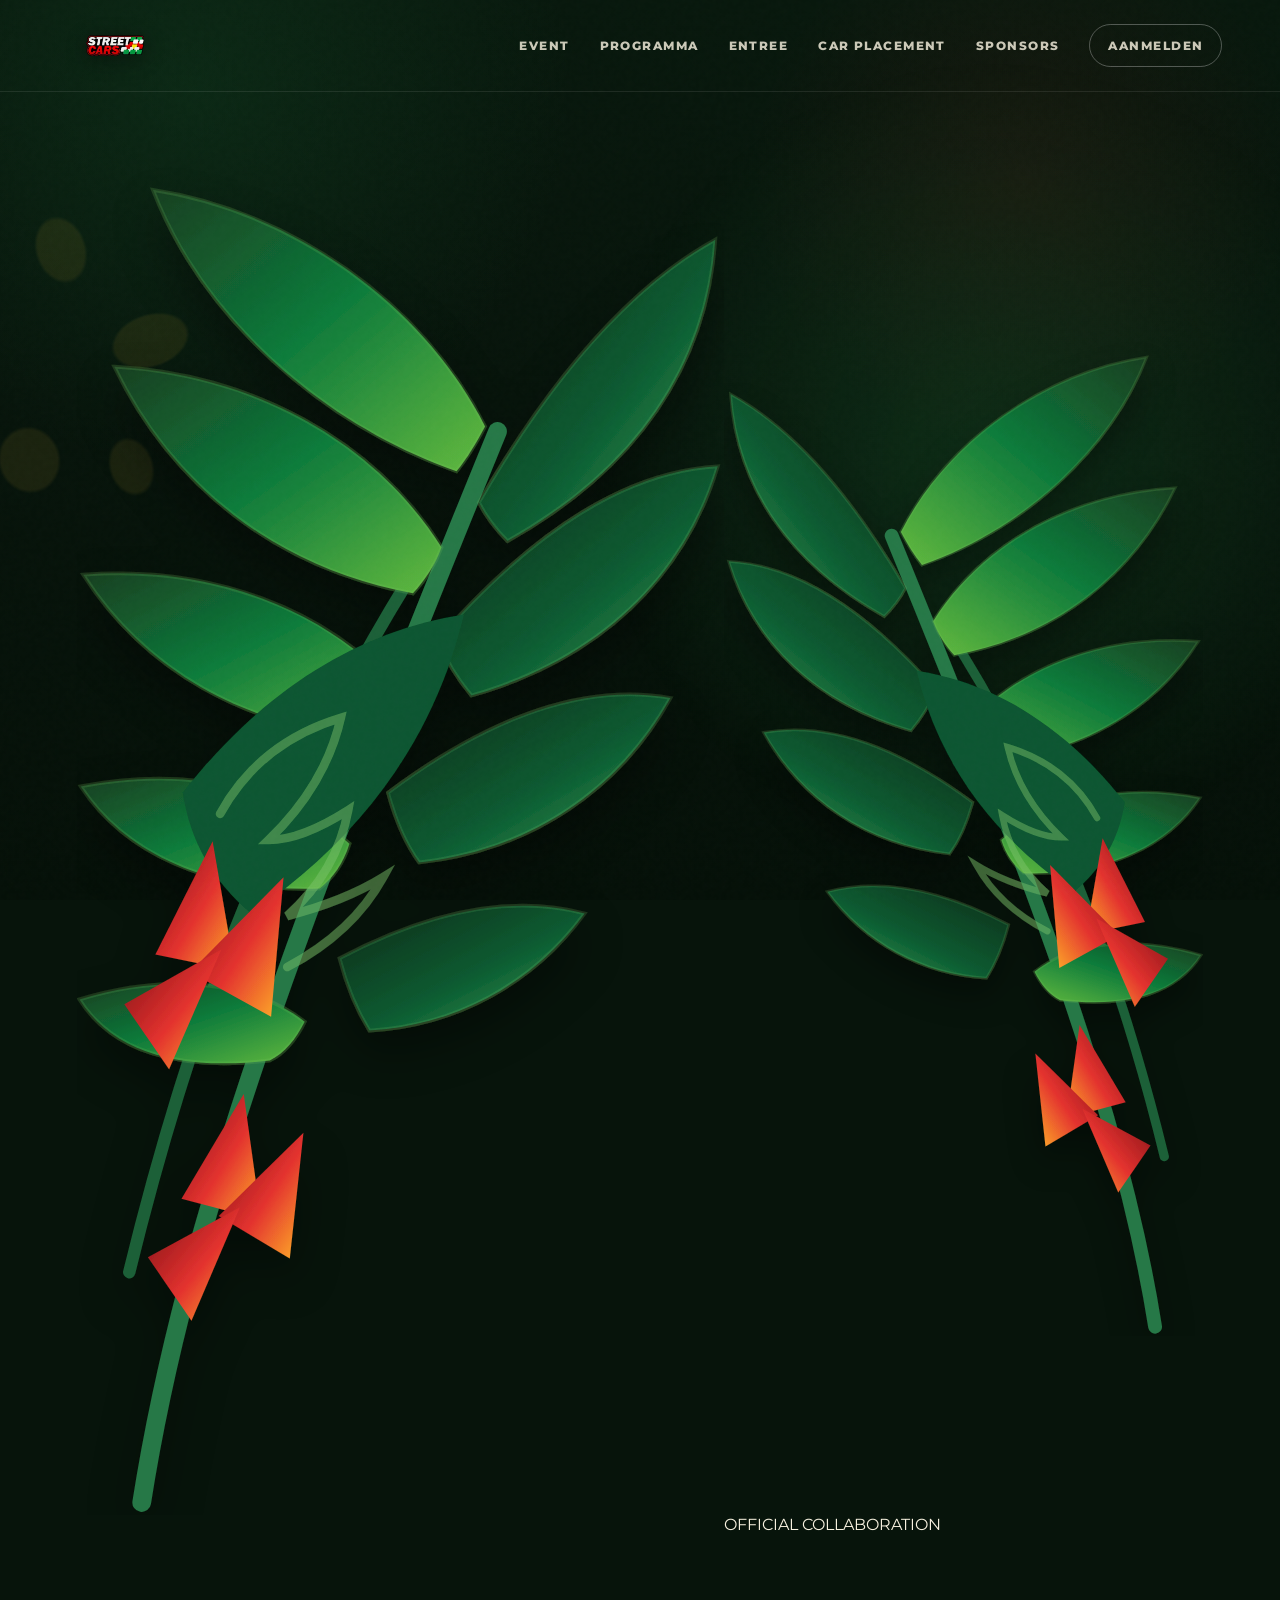
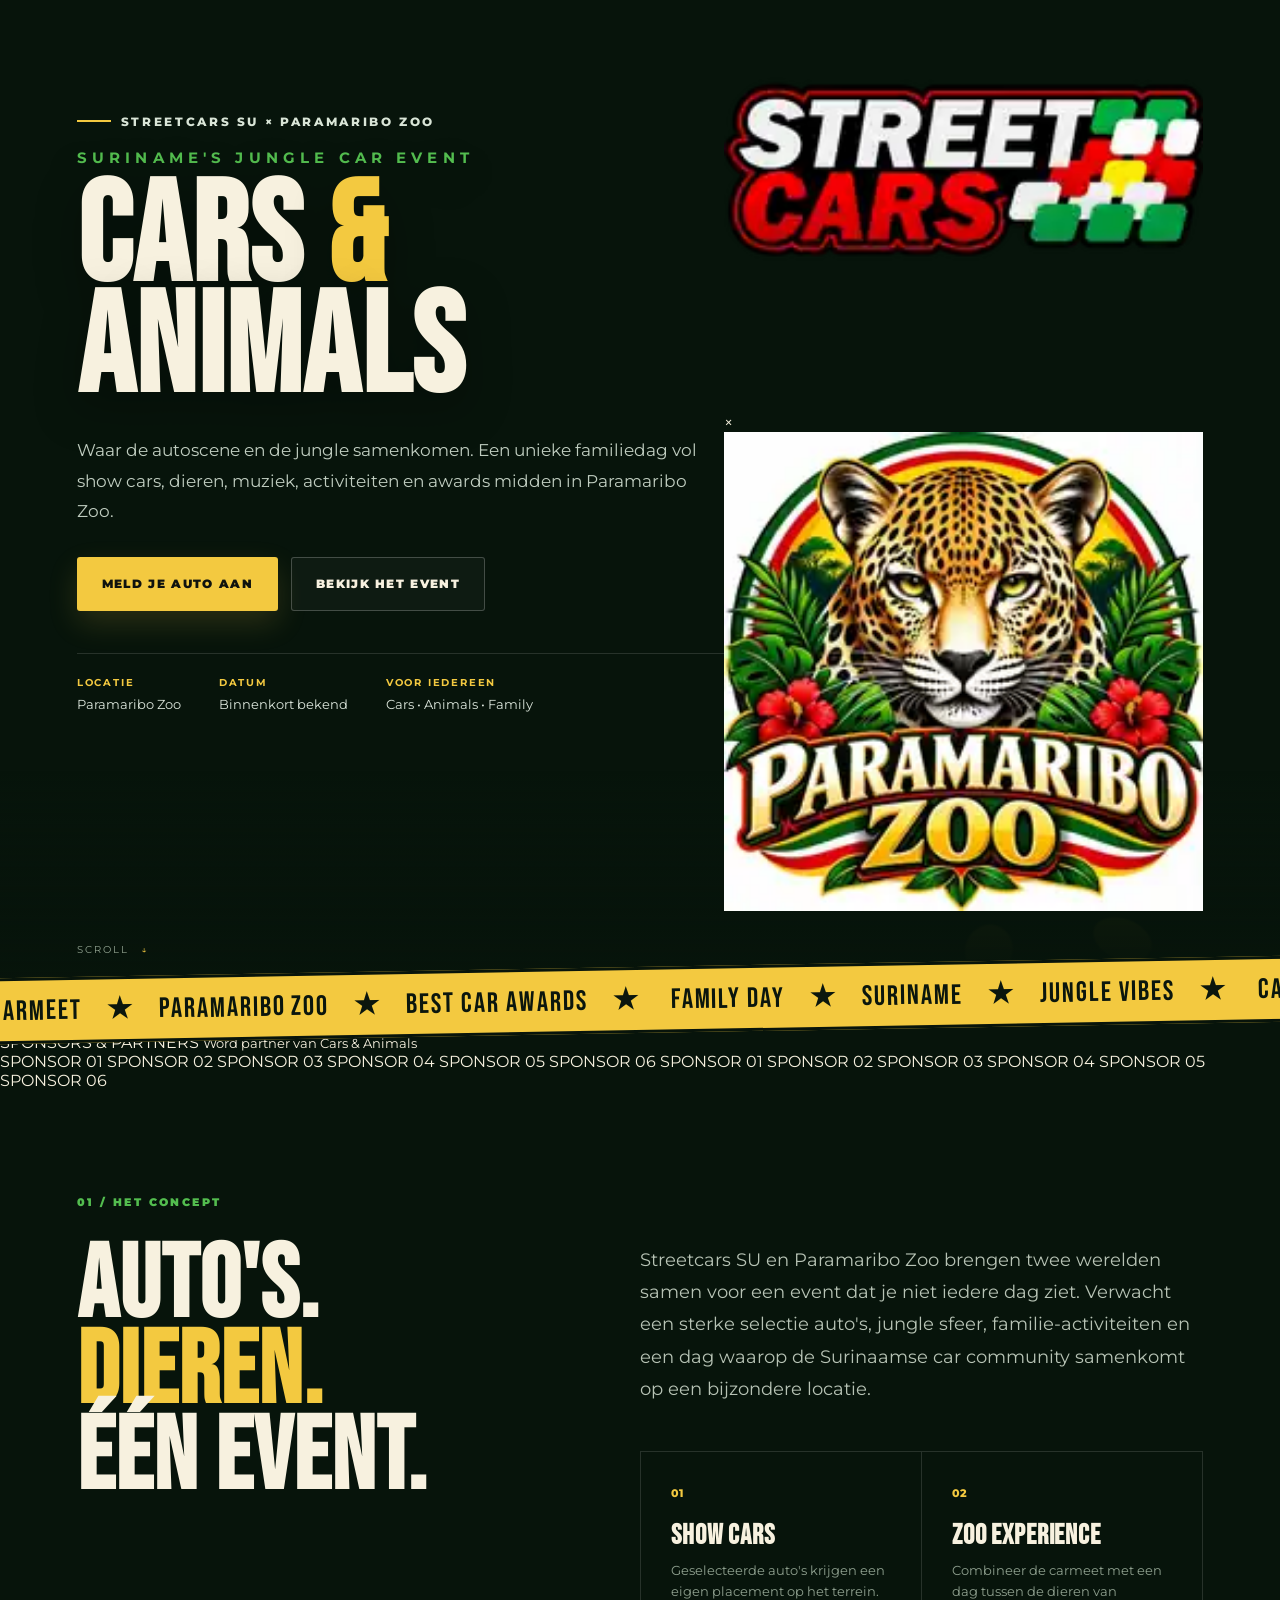
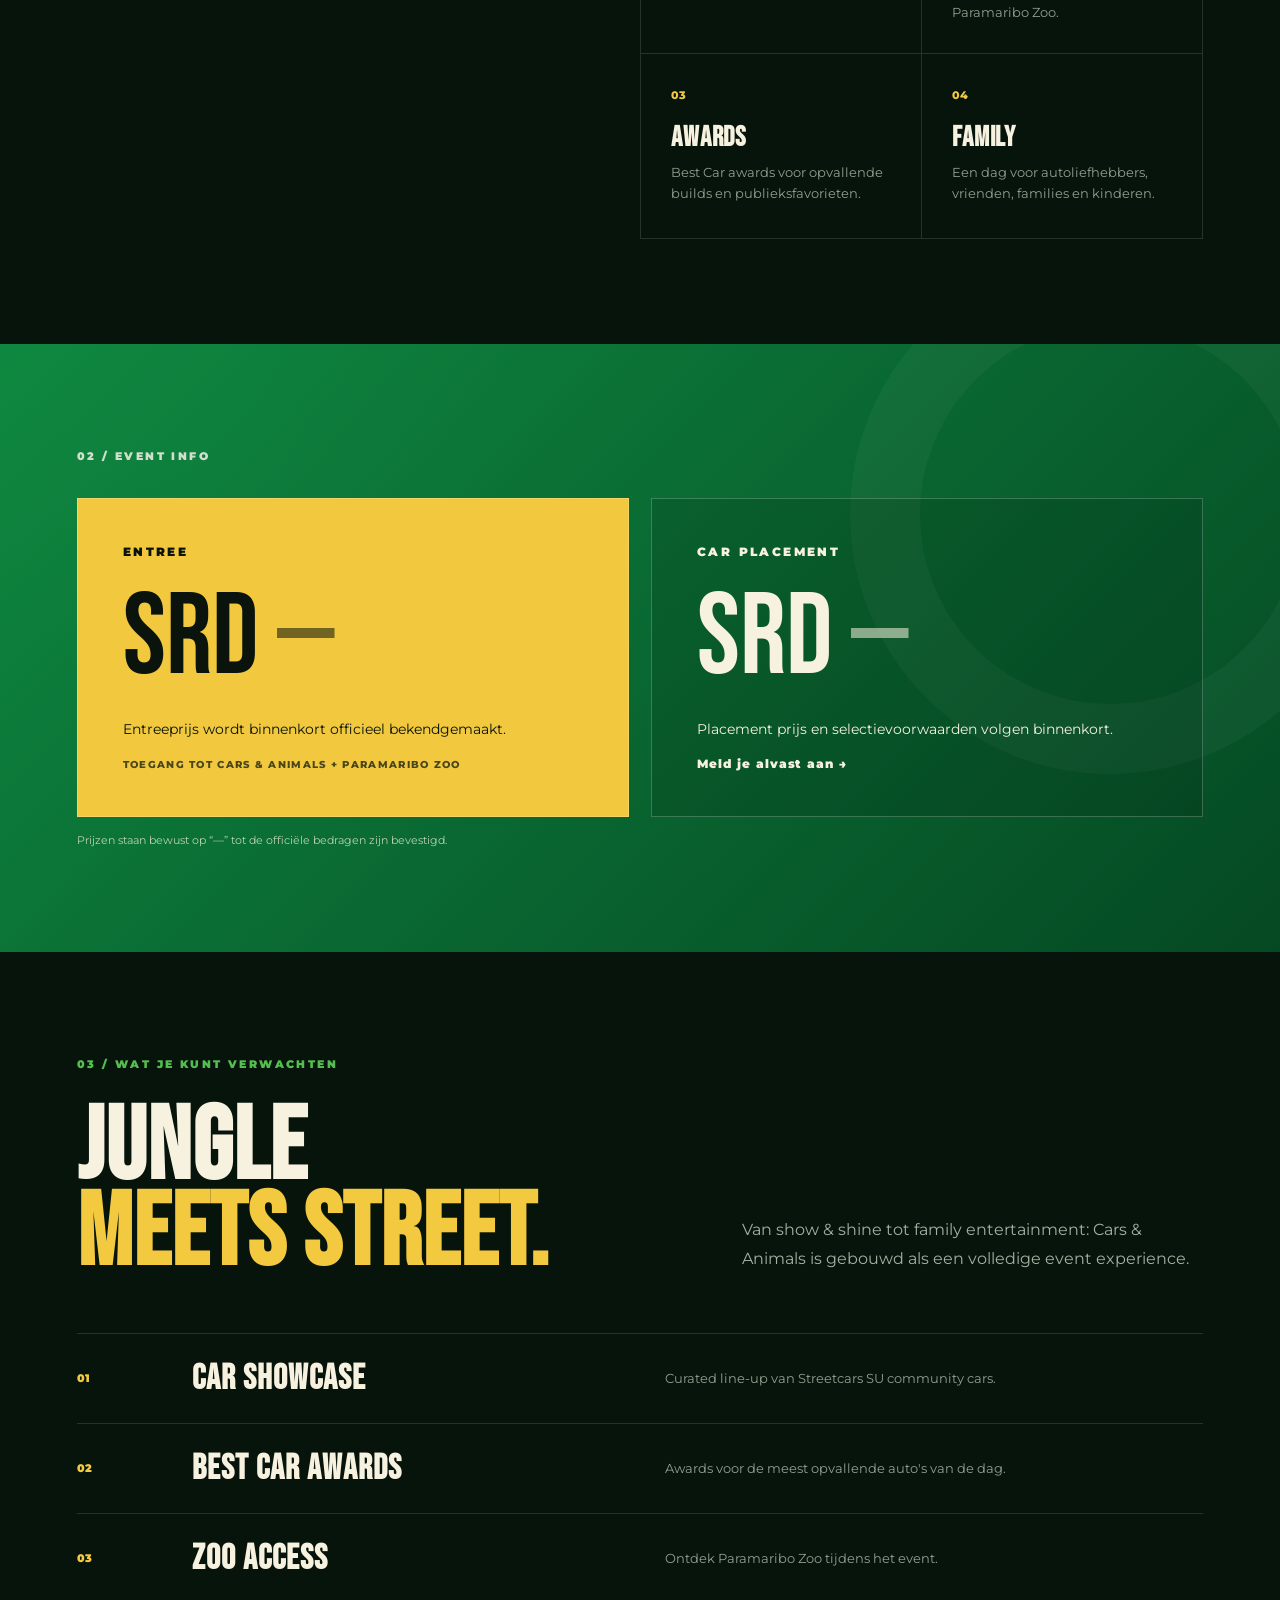
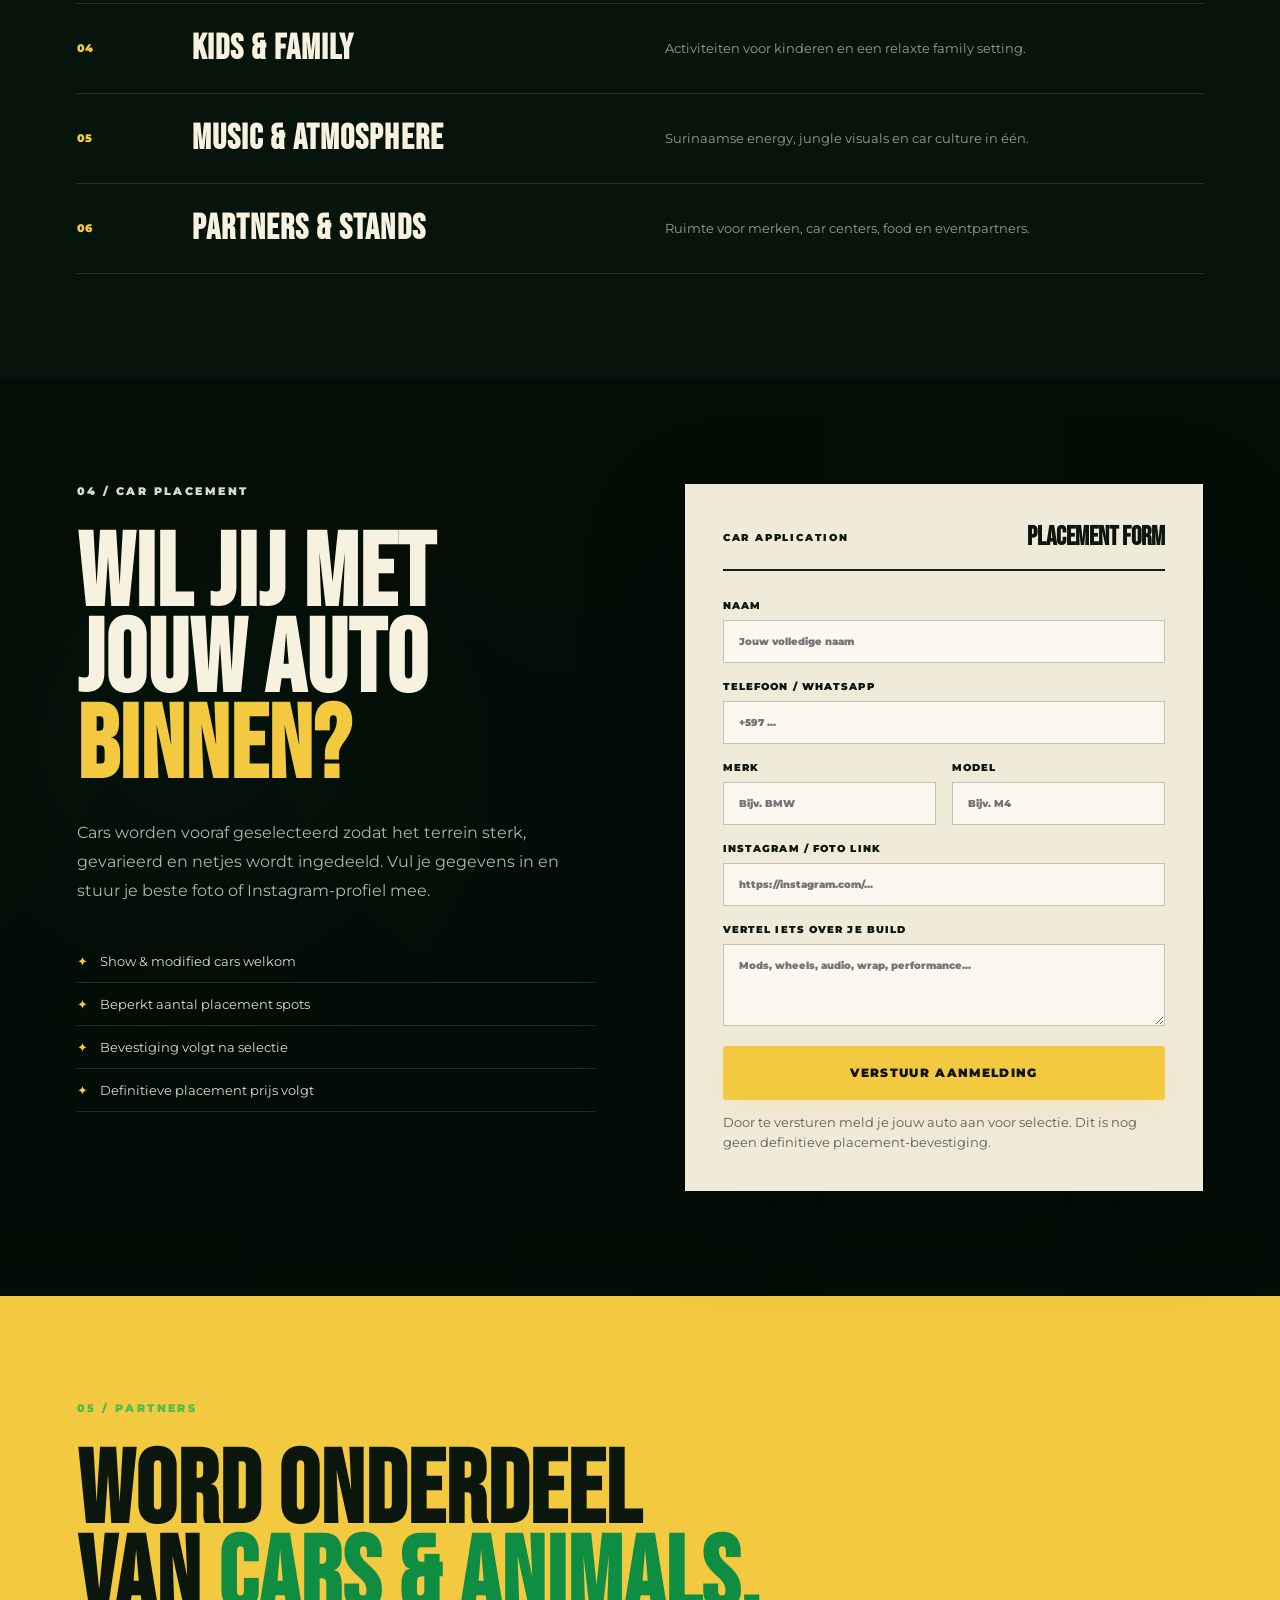
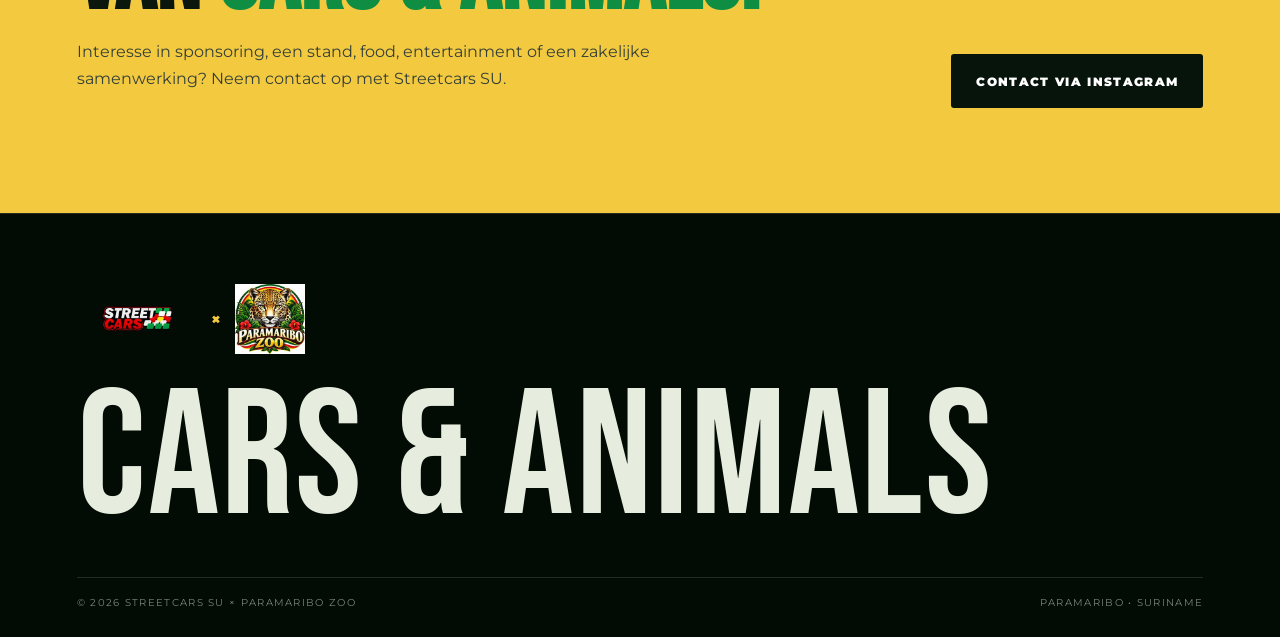
==== commit 2477a6bc: "Refine hero branding and add animated sponsor row" ====
--- a/index.html
+++ b/index.html
@@ -15,10 +15,8 @@
   <div class="noise"></div>
 
   <header class="site-header">
-    <a class="brand" href="#home" aria-label="Cars & Animals home">
+    <a class="brand brand-solo" href="#home" aria-label="Streetcars SU">
       <img src="/assets/streetcars-su.svg" alt="Streetcars SU" />
-      <span class="brand-x">×</span>
-      <img src="/assets/paramaribo-zoo.svg" alt="Paramaribo Zoo" />
     </a>
     <button class="menu-btn" aria-label="Menu openen" aria-expanded="false">MENU</button>
     <nav class="nav">
@@ -26,6 +24,7 @@
       <a href="#programma">Programma</a>
       <a href="#prijzen">Entree</a>
       <a href="#placement">Car placement</a>
+      <a href="#sponsors">Sponsors</a>
       <a class="nav-cta" href="#aanmelden">Aanmelden</a>
     </nav>
   </header>
@@ -36,34 +35,8 @@
       <div class="animal-print print-one"></div>
       <div class="animal-print print-two"></div>
 
-      <div class="jungle-leaves jungle-leaves-left" aria-hidden="true">
-        <svg viewBox="0 0 260 760" xmlns="http://www.w3.org/2000/svg">
-          <path class="stem" d="M18 745 C70 565 105 390 172 78" />
-          <g class="leaf leaf-a"><path d="M141 175 C67 161 20 111 7 50 C77 60 130 93 160 147 Z"/></g>
-          <g class="leaf leaf-b"><path d="M132 259 C57 246 13 205 0 151 C69 158 119 189 148 231 Z"/></g>
-          <g class="leaf leaf-c"><path d="M115 349 C45 336 8 298 1 247 C60 251 106 277 133 321 Z"/></g>
-          <g class="leaf leaf-d"><path d="M94 449 C35 430 7 393 8 344 C58 353 94 378 116 420 Z"/></g>
-          <g class="leaf leaf-e"><path d="M71 548 C25 524 7 491 14 449 C55 463 83 489 96 527 Z"/></g>
-          <g class="leaf leaf-f"><path d="M160 194 C213 146 241 98 245 50 C198 67 165 101 144 151 Z"/></g>
-          <g class="leaf leaf-g"><path d="M146 289 C210 251 241 211 254 162 C204 170 164 195 134 248 Z"/></g>
-          <g class="leaf leaf-h"><path d="M130 386 C192 362 228 326 244 282 C198 285 158 307 122 349 Z"/></g>
-          <g class="leaf leaf-i"><path d="M111 481 C165 467 201 438 221 398 C179 397 141 415 103 449 Z"/></g>
-        </svg>
-      </div>
-      <div class="jungle-leaves jungle-leaves-right" aria-hidden="true">
-        <svg viewBox="0 0 260 760" xmlns="http://www.w3.org/2000/svg">
-          <path class="stem" d="M18 745 C70 565 105 390 172 78" />
-          <g class="leaf leaf-a"><path d="M141 175 C67 161 20 111 7 50 C77 60 130 93 160 147 Z"/></g>
-          <g class="leaf leaf-b"><path d="M132 259 C57 246 13 205 0 151 C69 158 119 189 148 231 Z"/></g>
-          <g class="leaf leaf-c"><path d="M115 349 C45 336 8 298 1 247 C60 251 106 277 133 321 Z"/></g>
-          <g class="leaf leaf-d"><path d="M94 449 C35 430 7 393 8 344 C58 353 94 378 116 420 Z"/></g>
-          <g class="leaf leaf-e"><path d="M71 548 C25 524 7 491 14 449 C55 463 83 489 96 527 Z"/></g>
-          <g class="leaf leaf-f"><path d="M160 194 C213 146 241 98 245 50 C198 67 165 101 144 151 Z"/></g>
-          <g class="leaf leaf-g"><path d="M146 289 C210 251 241 211 254 162 C204 170 164 195 134 248 Z"/></g>
-          <g class="leaf leaf-h"><path d="M130 386 C192 362 228 326 244 282 C198 285 158 307 122 349 Z"/></g>
-          <g class="leaf leaf-i"><path d="M111 481 C165 467 201 438 221 398 C179 397 141 415 103 449 Z"/></g>
-        </svg>
-      </div>
+      <img class="jungle-art jungle-art-left" src="/assets/jungle-left.svg" alt="" aria-hidden="true" />
+      <img class="jungle-art jungle-art-right" src="/assets/jungle-right.svg" alt="" aria-hidden="true" />
 
       <div class="hero-content">
         <div class="eyebrow"><span></span> STREETCARS SU × PARAMARIBO ZOO</div>
@@ -86,13 +59,12 @@
         </div>
       </div>
 
-      <div class="hero-logos" aria-label="Organisatoren">
-        <div class="logo-card logo-card-street">
-          <img src="/assets/streetcars-su.svg" alt="Streetcars SU logo" />
-        </div>
-        <div class="collab">X</div>
-        <div class="logo-card logo-card-zoo">
-          <img src="/assets/paramaribo-zoo.svg" alt="Paramaribo Zoo logo" />
+      <div class="collab-lockup" aria-label="Samenwerking Streetcars SU en Paramaribo Zoo">
+        <span class="collab-label">OFFICIAL COLLABORATION</span>
+        <div class="collab-logos">
+          <img class="collab-street" src="/assets/streetcars-su.svg" alt="Streetcars SU" />
+          <span class="collab-x">×</span>
+          <img class="collab-zoo" src="/assets/paramaribo-zoo.svg" alt="Paramaribo Zoo" />
         </div>
       </div>
 
@@ -104,6 +76,30 @@
         <span>CARMEET</span><b>★</b><span>PARAMARIBO ZOO</span><b>★</b><span>BEST CAR AWARDS</span><b>★</b>
         <span>FAMILY DAY</span><b>★</b><span>SURINAME</span><b>★</b><span>JUNGLE VIBES</span><b>★</b>
         <span>CARMEET</span><b>★</b><span>PARAMARIBO ZOO</span><b>★</b><span>BEST CAR AWARDS</span><b>★</b>
+      </div>
+    </section>
+
+
+    <section id="sponsors" class="sponsor-strip" aria-label="Sponsors">
+      <div class="sponsor-strip-head">
+        <span>SPONSORS & PARTNERS</span>
+        <small>Word partner van Cars & Animals</small>
+      </div>
+      <div class="sponsor-marquee" aria-hidden="true">
+        <div class="sponsor-track">
+          <span class="sponsor-pill">SPONSOR 01</span>
+          <span class="sponsor-pill">SPONSOR 02</span>
+          <span class="sponsor-pill">SPONSOR 03</span>
+          <span class="sponsor-pill">SPONSOR 04</span>
+          <span class="sponsor-pill">SPONSOR 05</span>
+          <span class="sponsor-pill">SPONSOR 06</span>
+          <span class="sponsor-pill">SPONSOR 01</span>
+          <span class="sponsor-pill">SPONSOR 02</span>
+          <span class="sponsor-pill">SPONSOR 03</span>
+          <span class="sponsor-pill">SPONSOR 04</span>
+          <span class="sponsor-pill">SPONSOR 05</span>
+          <span class="sponsor-pill">SPONSOR 06</span>
+        </div>
       </div>
     </section>
 
--- a/styles.css
+++ b/styles.css
@@ -158,4 +158,141 @@
   .program-item{grid-template-columns:42px 1fr;gap:12px}.program-item p{grid-column:2}
   .form-wrap{padding:24px}.form-row{grid-template-columns:1fr}
   .footer-title{font-size:70px}.footer-bottom{flex-direction:column;gap:10px}
-}+}
+
+/* Jungle framing leaves */
+.jungle-leaves{
+  position:absolute;
+  top:92px;
+  bottom:0;
+  width:min(18vw,270px);
+  pointer-events:none;
+  z-index:0;
+  opacity:.92;
+  filter:drop-shadow(0 18px 35px rgba(0,0,0,.36));
+}
+.jungle-leaves svg{width:100%;height:100%;overflow:visible}
+.jungle-leaves .stem{
+  fill:none;
+  stroke:#2d8e43;
+  stroke-width:12;
+  stroke-linecap:round;
+  opacity:.9
+}
+.jungle-leaves .leaf path{
+  fill:url(#none);
+  stroke:rgba(149,255,137,.12);
+  stroke-width:2
+}
+.jungle-leaves .leaf:nth-of-type(odd) path{fill:#0d7c38}
+.jungle-leaves .leaf:nth-of-type(even) path{fill:#15994b}
+.jungle-leaves-left{left:-45px;transform:rotate(-7deg)}
+.jungle-leaves-right{right:-45px;transform:scaleX(-1) rotate(-7deg)}
+.hero-content,.hero-logos{position:relative;z-index:2}
+
+/* clearer logo placement */
+.site-header .brand{min-width:245px}
+.hero-logos{isolation:isolate}
+.logo-card::after{
+  content:"OFFICIAL PARTNER";
+  position:absolute;
+  left:50%;
+  bottom:-27px;
+  transform:translateX(-50%);
+  white-space:nowrap;
+  font-size:9px;
+  letter-spacing:.18em;
+  font-weight:900;
+  color:#aebbaa;
+}
+.logo-card{position:relative}
+
+/* mobile-first refinements */
+@media(max-width:1000px){
+  .hero{grid-template-columns:1fr;gap:20px}
+  .hero-content{max-width:760px}
+  .hero-logos{order:2;min-height:390px;margin-top:0}
+  .jungle-leaves{width:150px;opacity:.58}
+  .jungle-leaves-left{left:-75px}
+  .jungle-leaves-right{right:-75px}
+}
+@media(max-width:700px){
+  body{min-width:0}
+  .site-header{position:absolute}
+  .site-header .brand{min-width:0;gap:7px}
+  .brand img:first-child{width:78px}
+  .brand img:last-child{width:40px;height:40px}
+  .brand-x{font-size:12px}
+  .menu-btn{font-size:11px;padding:10px 0}
+
+  .hero{
+    display:flex;
+    flex-direction:column;
+    align-items:stretch;
+    padding:106px 18px 46px;
+    min-height:100svh;
+  }
+  .hero-content{text-align:left}
+  .eyebrow{font-size:9px;letter-spacing:.16em;margin-bottom:16px}
+  .hero h1{font-size:clamp(64px,21vw,88px);line-height:.82}
+  .hero-small{font-size:10px;letter-spacing:.2em;margin-bottom:11px}
+  .hero-copy{font-size:13px;line-height:1.65;margin:22px 0}
+  .hero-actions{display:grid;grid-template-columns:1fr}
+  .btn{width:100%;min-height:50px;padding:0 14px}
+  .quick-facts{grid-template-columns:1fr 1fr;margin-top:28px;padding-top:18px;gap:16px 12px}
+  .quick-facts div:last-child{grid-column:1/-1}
+  .quick-facts span{font-size:12px}
+  .scroll-mark{display:none}
+
+  .hero-logos{
+    width:100%;
+    min-height:255px;
+    justify-content:center;
+    margin:8px auto 0;
+    gap:0;
+  }
+  .logo-card{border-radius:16px;padding:10px}
+  .logo-card-street{width:175px;height:175px;transform:rotate(-4deg)}
+  .logo-card-zoo{width:155px;height:155px;margin-left:-48px;margin-top:78px;transform:rotate(5deg)}
+  .collab{width:38px;height:38px;margin-left:-24px;margin-right:-24px;font-size:21px}
+  .logo-card::after{font-size:7px;bottom:-20px;letter-spacing:.12em}
+
+  .jungle-leaves{top:78px;width:106px;opacity:.48}
+  .jungle-leaves-left{left:-60px;transform:rotate(-9deg)}
+  .jungle-leaves-right{right:-60px;transform:scaleX(-1) rotate(-9deg)}
+
+  .ticker{margin-top:0;padding:10px 0}
+  .ticker-track{font-size:22px}
+
+  .section{padding:68px 18px}
+  .section-kicker{margin-bottom:24px}
+  .section h2{font-size:clamp(50px,16vw,68px)}
+  .split-heading{gap:34px}
+  .section-copy>p{font-size:14px;line-height:1.7;margin-bottom:30px}
+  .mini-grid article{padding:22px;min-height:155px}
+
+  .price-card{padding:24px;min-height:235px}
+  .big-value{font-size:clamp(72px,23vw,96px)}
+
+  .program-head{gap:22px;margin-bottom:34px}
+  .program-item{padding:19px 0}
+  .program-item h3{font-size:29px}
+  .program-item p{line-height:1.55}
+
+  .placement-section{gap:38px}
+  .placement-copy ul{margin-top:24px}
+  .form-wrap{margin-left:-2px;margin-right:-2px;padding:21px}
+  .form-head{gap:10px}
+  .form-head strong{font-size:22px}
+
+  .partner-section .btn{width:100%}
+  footer{padding:55px 18px 24px}
+  .footer-logos img{height:52px}
+  .footer-title{white-space:normal;line-height:.9}
+}
+@media(max-width:380px){
+  .hero h1{font-size:61px}
+  .hero-logos{transform:scale(.92);transform-origin:center top}
+  .quick-facts{grid-template-columns:1fr}
+  .quick-facts div:last-child{grid-column:auto}
+}
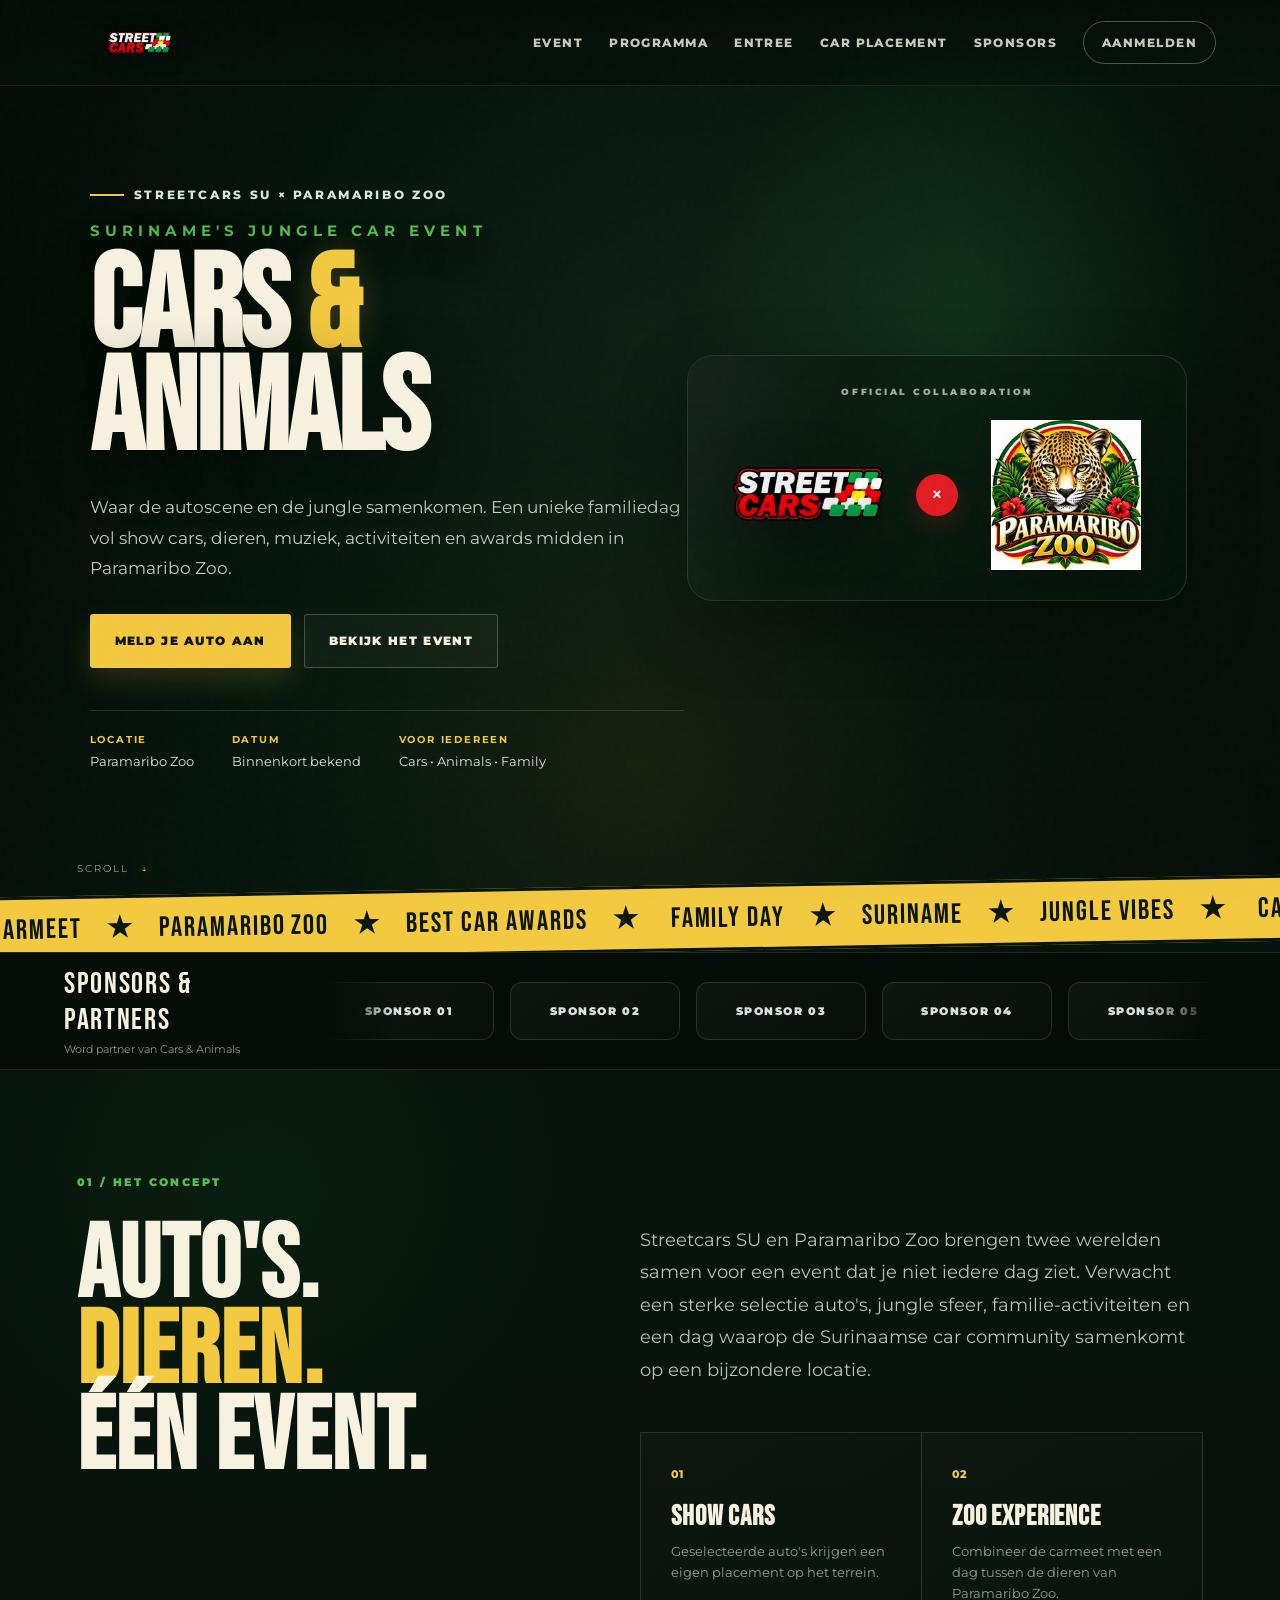
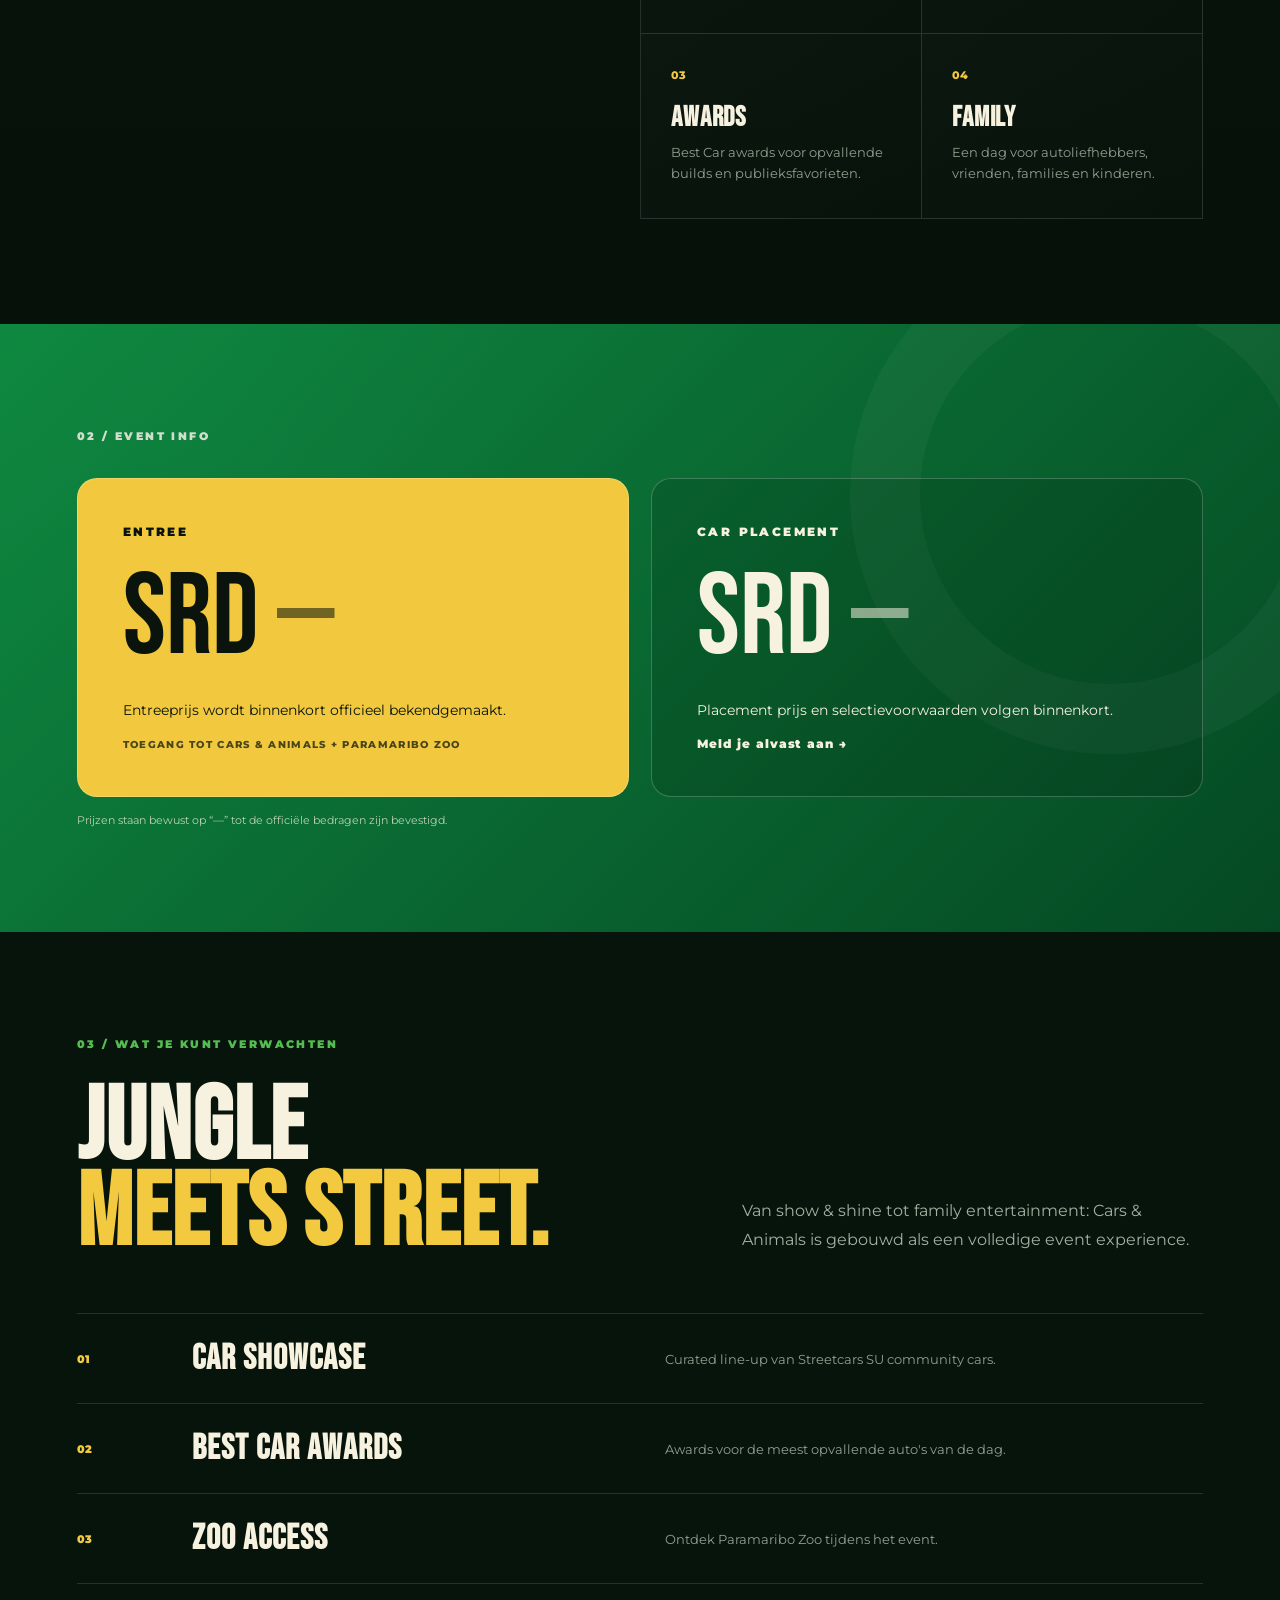
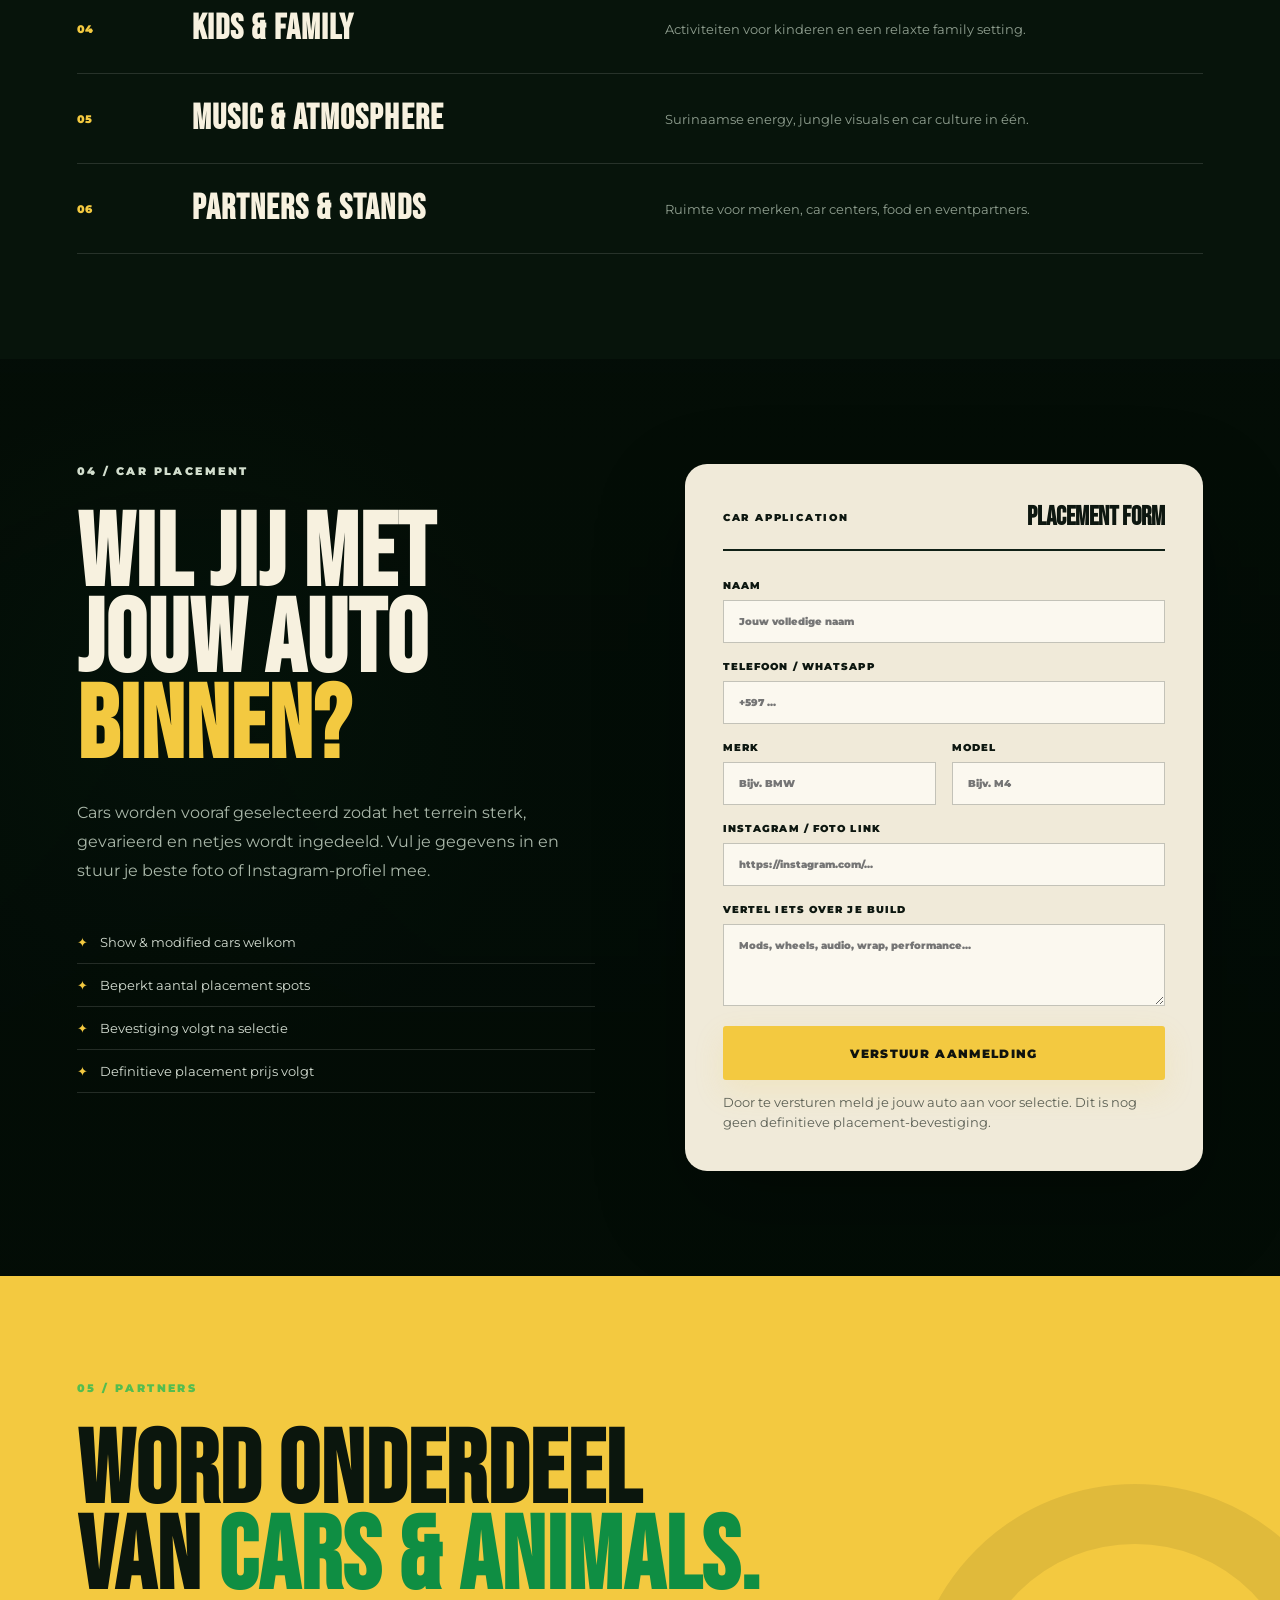
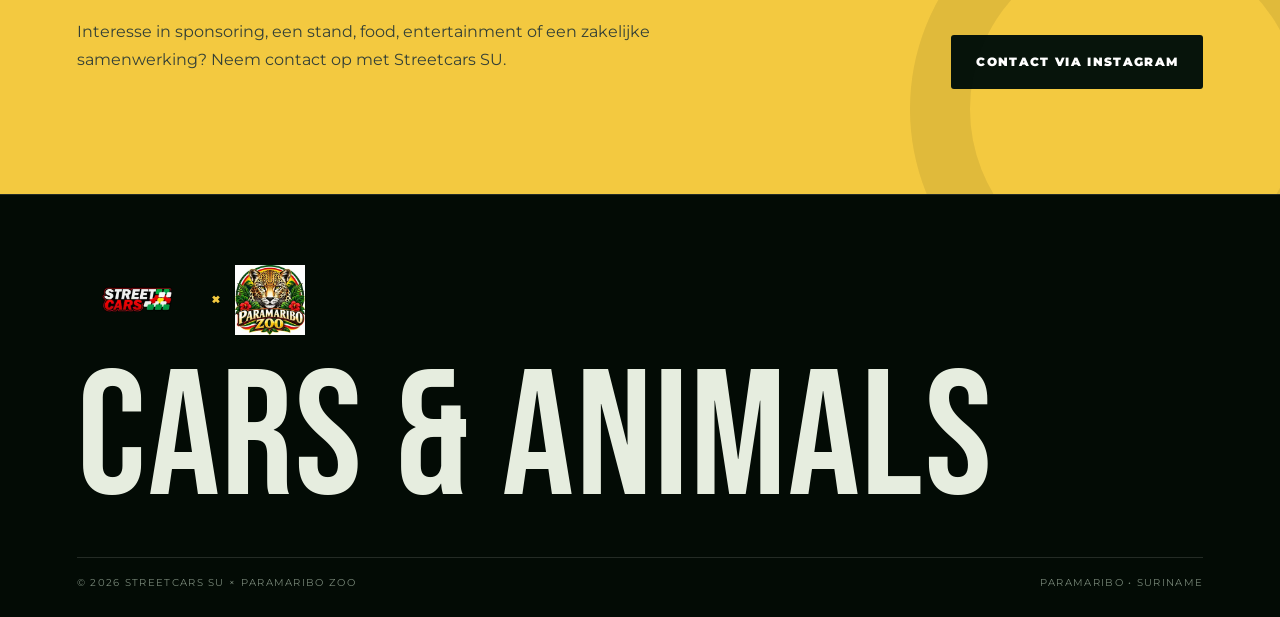
==== commit aaf69e69: "Use the new jungle leaf images" ====
--- a/index.html
+++ b/index.html
@@ -35,8 +35,8 @@
       <div class="animal-print print-one"></div>
       <div class="animal-print print-two"></div>
 
-      <img class="jungle-art jungle-art-left" src="/assets/jungle-left.svg" alt="" aria-hidden="true" />
-      <img class="jungle-art jungle-art-right" src="/assets/jungle-right.svg" alt="" aria-hidden="true" />
+      <img class="jungle-art jungle-art-left" src="/assets/jungle-left.webp" alt="" aria-hidden="true" />
+      <img class="jungle-art jungle-art-right" src="/assets/jungle-right.webp" alt="" aria-hidden="true" />
 
       <div class="hero-content">
         <div class="eyebrow"><span></span> STREETCARS SU × PARAMARIBO ZOO</div>
--- a/styles.css
+++ b/styles.css
@@ -296,3 +296,254 @@
   .quick-facts{grid-template-columns:1fr}
   .quick-facts div:last-child{grid-column:auto}
 }
+
+
+/* --- 2026 premium visual refresh --- */
+.site-header{
+  position:absolute;
+  height:86px;
+  padding:0 5vw;
+  background:linear-gradient(180deg,rgba(3,11,6,.78),rgba(3,11,6,.22));
+  backdrop-filter:blur(8px);
+}
+.brand-solo{min-width:auto!important}
+.brand-solo img{
+  width:150px!important;
+  height:64px!important;
+  object-fit:contain;
+}
+.nav{gap:26px}
+
+.hero{
+  min-height:100svh;
+  grid-template-columns:minmax(0,1.08fr) minmax(330px,.92fr);
+  padding:132px 7vw 76px;
+  background:
+    radial-gradient(circle at 76% 35%,rgba(44,138,69,.22),transparent 25%),
+    radial-gradient(circle at 50% 85%,rgba(243,201,64,.06),transparent 32%),
+    linear-gradient(135deg,#041009 0%,#07180d 46%,#08120b 100%);
+}
+.hero::before{
+  content:"";
+  position:absolute;
+  inset:86px 0 0;
+  background:
+    linear-gradient(90deg,rgba(0,0,0,.34),transparent 25%,transparent 75%,rgba(0,0,0,.28)),
+    radial-gradient(circle at 50% 30%,rgba(255,255,255,.03),transparent 44%);
+  pointer-events:none;
+}
+.hero-content{z-index:4}
+.hero h1{
+  font-size:clamp(84px,10.2vw,156px);
+  letter-spacing:-.015em;
+  text-shadow:0 18px 58px rgba(0,0,0,.48);
+}
+.hero h1 em{
+  color:var(--yellow);
+  text-shadow:0 0 30px rgba(243,201,64,.18);
+}
+.hero-copy{max-width:670px}
+
+.jungle-art{
+  position:absolute;
+  top:82px;
+  bottom:-20px;
+  height:calc(100% - 60px);
+  width:auto;
+  pointer-events:none;
+  z-index:1;
+  opacity:.88;
+  filter:drop-shadow(0 28px 45px rgba(0,0,0,.45));
+}
+.jungle-art-left{left:-155px}
+.jungle-art-right{right:-155px}
+.animal-print{opacity:.045}
+
+.collab-lockup{
+  position:relative;
+  z-index:4;
+  align-self:center;
+  justify-self:center;
+  width:min(100%,500px);
+  padding:30px 34px;
+  border:1px solid rgba(255,255,255,.12);
+  background:linear-gradient(145deg,rgba(6,18,10,.62),rgba(10,35,18,.32));
+  box-shadow:0 25px 70px rgba(0,0,0,.3);
+  backdrop-filter:blur(12px);
+  border-radius:26px;
+}
+.collab-lockup::before{
+  content:"";
+  position:absolute;
+  inset:0;
+  border-radius:inherit;
+  background:linear-gradient(110deg,rgba(255,255,255,.055),transparent 30%);
+  pointer-events:none;
+}
+.collab-label{
+  display:block;
+  text-align:center;
+  font-size:9px;
+  letter-spacing:.28em;
+  font-weight:900;
+  color:#9cae9e;
+  margin-bottom:23px;
+}
+.collab-logos{
+  display:grid;
+  grid-template-columns:1fr auto 1fr;
+  align-items:center;
+  gap:22px;
+}
+.collab-logos img{
+  width:100%;
+  max-height:150px;
+  object-fit:contain;
+  filter:drop-shadow(0 10px 26px rgba(0,0,0,.28));
+}
+.collab-street{max-width:190px;justify-self:end}
+.collab-zoo{max-width:175px;justify-self:start}
+.collab-x{
+  width:42px;
+  height:42px;
+  border-radius:50%;
+  display:grid;
+  place-items:center;
+  background:var(--red);
+  color:white;
+  font-family:"Bebas Neue";
+  font-size:25px;
+  box-shadow:0 10px 26px rgba(227,30,36,.2);
+}
+
+.sponsor-strip{
+  position:relative;
+  z-index:5;
+  display:grid;
+  grid-template-columns:260px 1fr;
+  align-items:center;
+  min-height:118px;
+  padding:0 5vw;
+  background:#050d08;
+  border-top:1px solid rgba(255,255,255,.1);
+  border-bottom:1px solid rgba(255,255,255,.1);
+  overflow:hidden;
+}
+.sponsor-strip-head{padding-right:30px}
+.sponsor-strip-head span{
+  display:block;
+  font-family:"Bebas Neue";
+  font-size:30px;
+  letter-spacing:.055em;
+}
+.sponsor-strip-head small{
+  display:block;
+  color:#87968a;
+  margin-top:4px;
+  font-size:11px;
+}
+.sponsor-marquee{
+  overflow:hidden;
+  position:relative;
+  mask-image:linear-gradient(90deg,transparent,#000 8%,#000 92%,transparent);
+  -webkit-mask-image:linear-gradient(90deg,transparent,#000 8%,#000 92%,transparent);
+}
+.sponsor-track{
+  display:flex;
+  align-items:center;
+  width:max-content;
+  gap:16px;
+  animation:sponsorMove 22s linear infinite;
+}
+.sponsor-pill{
+  min-width:170px;
+  height:58px;
+  padding:0 24px;
+  display:flex;
+  align-items:center;
+  justify-content:center;
+  border:1px solid rgba(255,255,255,.12);
+  background:linear-gradient(145deg,rgba(255,255,255,.04),rgba(255,255,255,.015));
+  border-radius:12px;
+  font-size:11px;
+  font-weight:900;
+  letter-spacing:.14em;
+  color:#d9e2d8;
+}
+@keyframes sponsorMove{
+  from{transform:translateX(-50%)}
+  to{transform:translateX(0)}
+}
+.sponsor-marquee:hover .sponsor-track{animation-play-state:paused}
+
+.event-section{
+  background:
+    radial-gradient(circle at 20% 15%,rgba(26,105,52,.12),transparent 25%),
+    linear-gradient(180deg,#07140b,#06110a);
+}
+.mini-grid article{
+  background:linear-gradient(145deg,rgba(255,255,255,.018),rgba(255,255,255,.005));
+}
+.price-card{border-radius:20px}
+.form-wrap{border-radius:22px}
+.partner-section{position:relative;overflow:hidden}
+.partner-section::after{
+  content:"";
+  position:absolute;
+  width:330px;height:330px;
+  right:-80px;bottom:-140px;
+  border:60px solid rgba(7,20,11,.08);
+  border-radius:50%;
+}
+.footer-logos img{background:transparent!important}
+
+@media(max-width:1000px){
+  .hero{
+    grid-template-columns:1fr;
+    padding:125px 8vw 70px;
+  }
+  .collab-lockup{
+    width:min(100%,620px);
+    margin-top:18px;
+  }
+  .jungle-art{opacity:.52;height:72%}
+  .jungle-art-left{left:-145px}
+  .jungle-art-right{right:-145px}
+  .sponsor-strip{grid-template-columns:1fr;padding:24px 5vw;gap:18px}
+  .sponsor-strip-head{padding:0}
+}
+@media(max-width:700px){
+  .site-header{height:74px;padding:0 17px}
+  .brand-solo img{width:112px!important;height:48px!important}
+  .nav{top:74px}
+  .hero{
+    padding:104px 18px 48px;
+    min-height:auto;
+    gap:24px;
+  }
+  .hero::before{inset:74px 0 0}
+  .hero h1{font-size:clamp(64px,21vw,86px)}
+  .hero-copy{max-width:95%}
+  .jungle-art{
+    top:74px;
+    height:63%;
+    opacity:.34;
+  }
+  .jungle-art-left{left:-165px}
+  .jungle-art-right{right:-165px}
+  .collab-lockup{
+    width:100%;
+    padding:22px 18px;
+    border-radius:18px;
+    margin-top:3px;
+  }
+  .collab-label{font-size:7px;margin-bottom:16px}
+  .collab-logos{gap:12px}
+  .collab-street{max-width:135px}
+  .collab-zoo{max-width:112px}
+  .collab-x{width:32px;height:32px;font-size:20px}
+  .sponsor-strip{min-height:auto;padding:22px 18px}
+  .sponsor-strip-head span{font-size:25px}
+  .sponsor-pill{min-width:138px;height:50px;font-size:9px;padding:0 16px}
+  .sponsor-track{gap:12px;animation-duration:17s}
+}
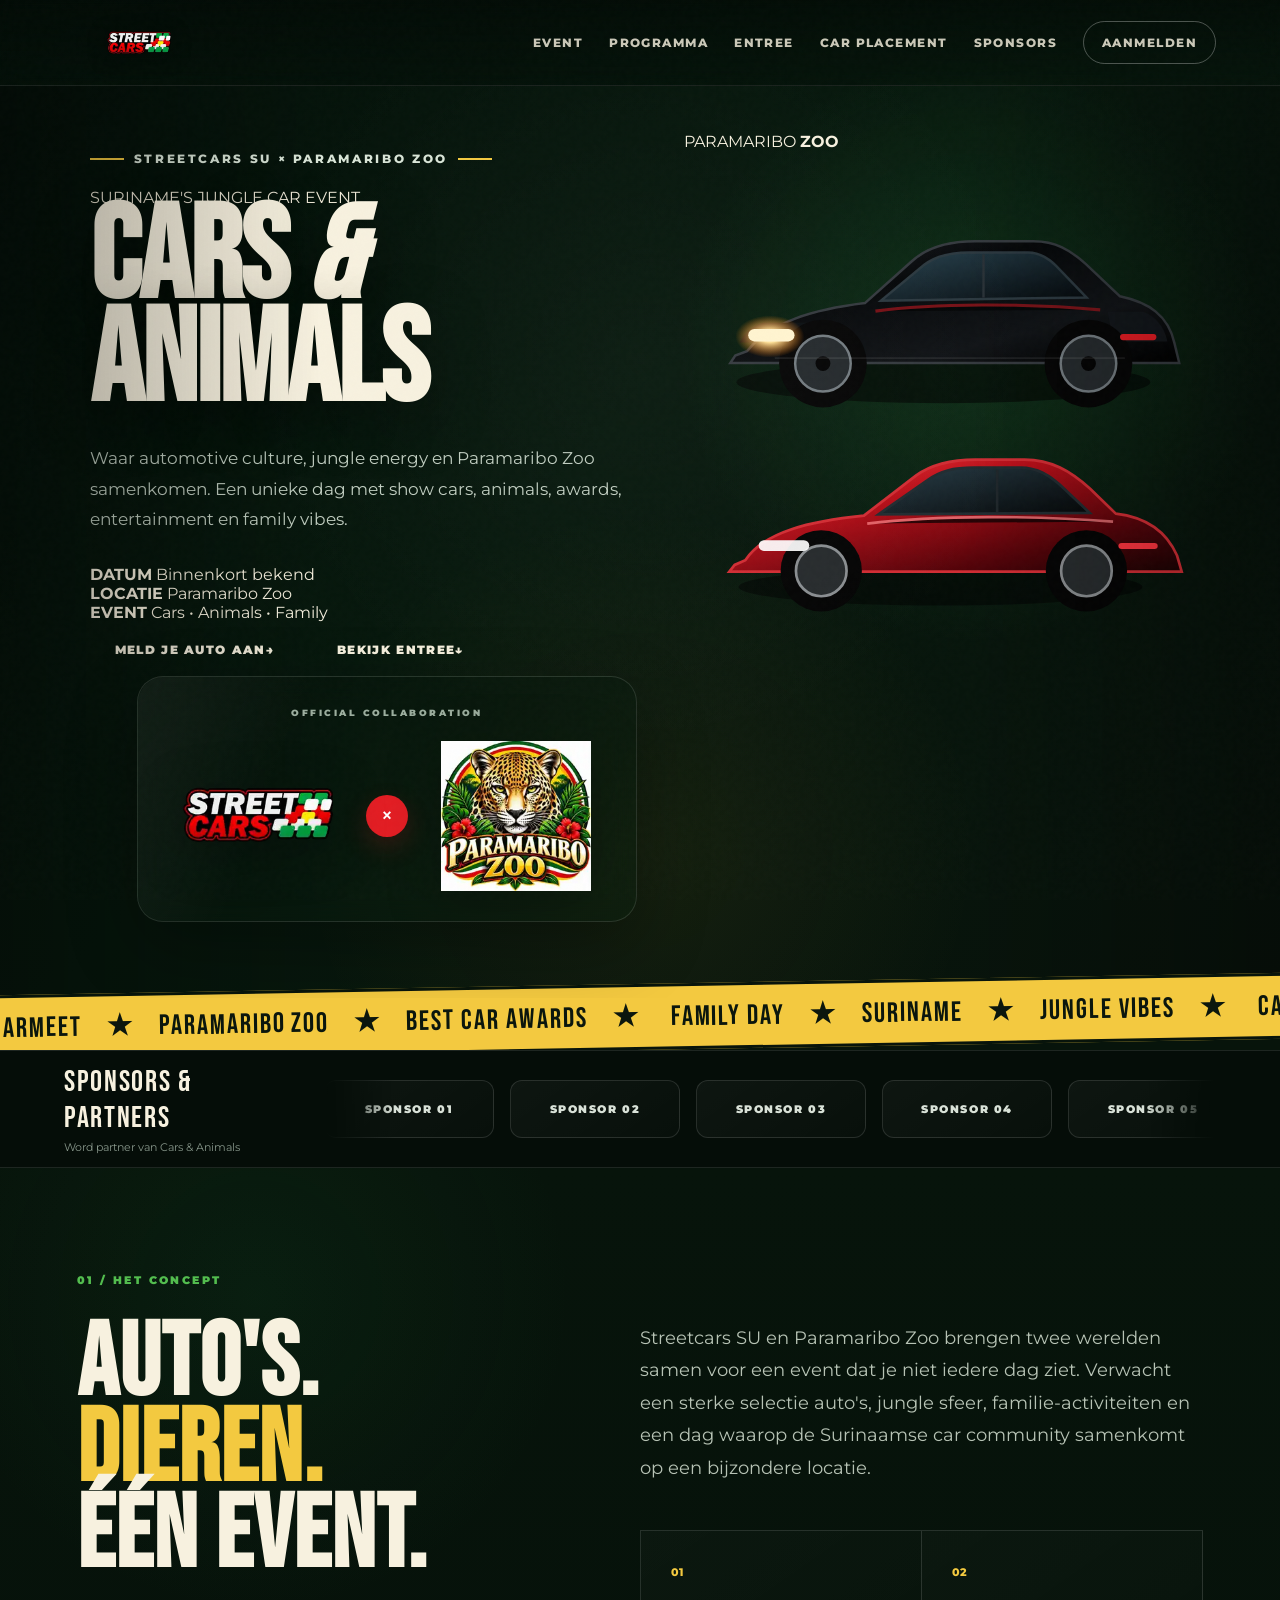
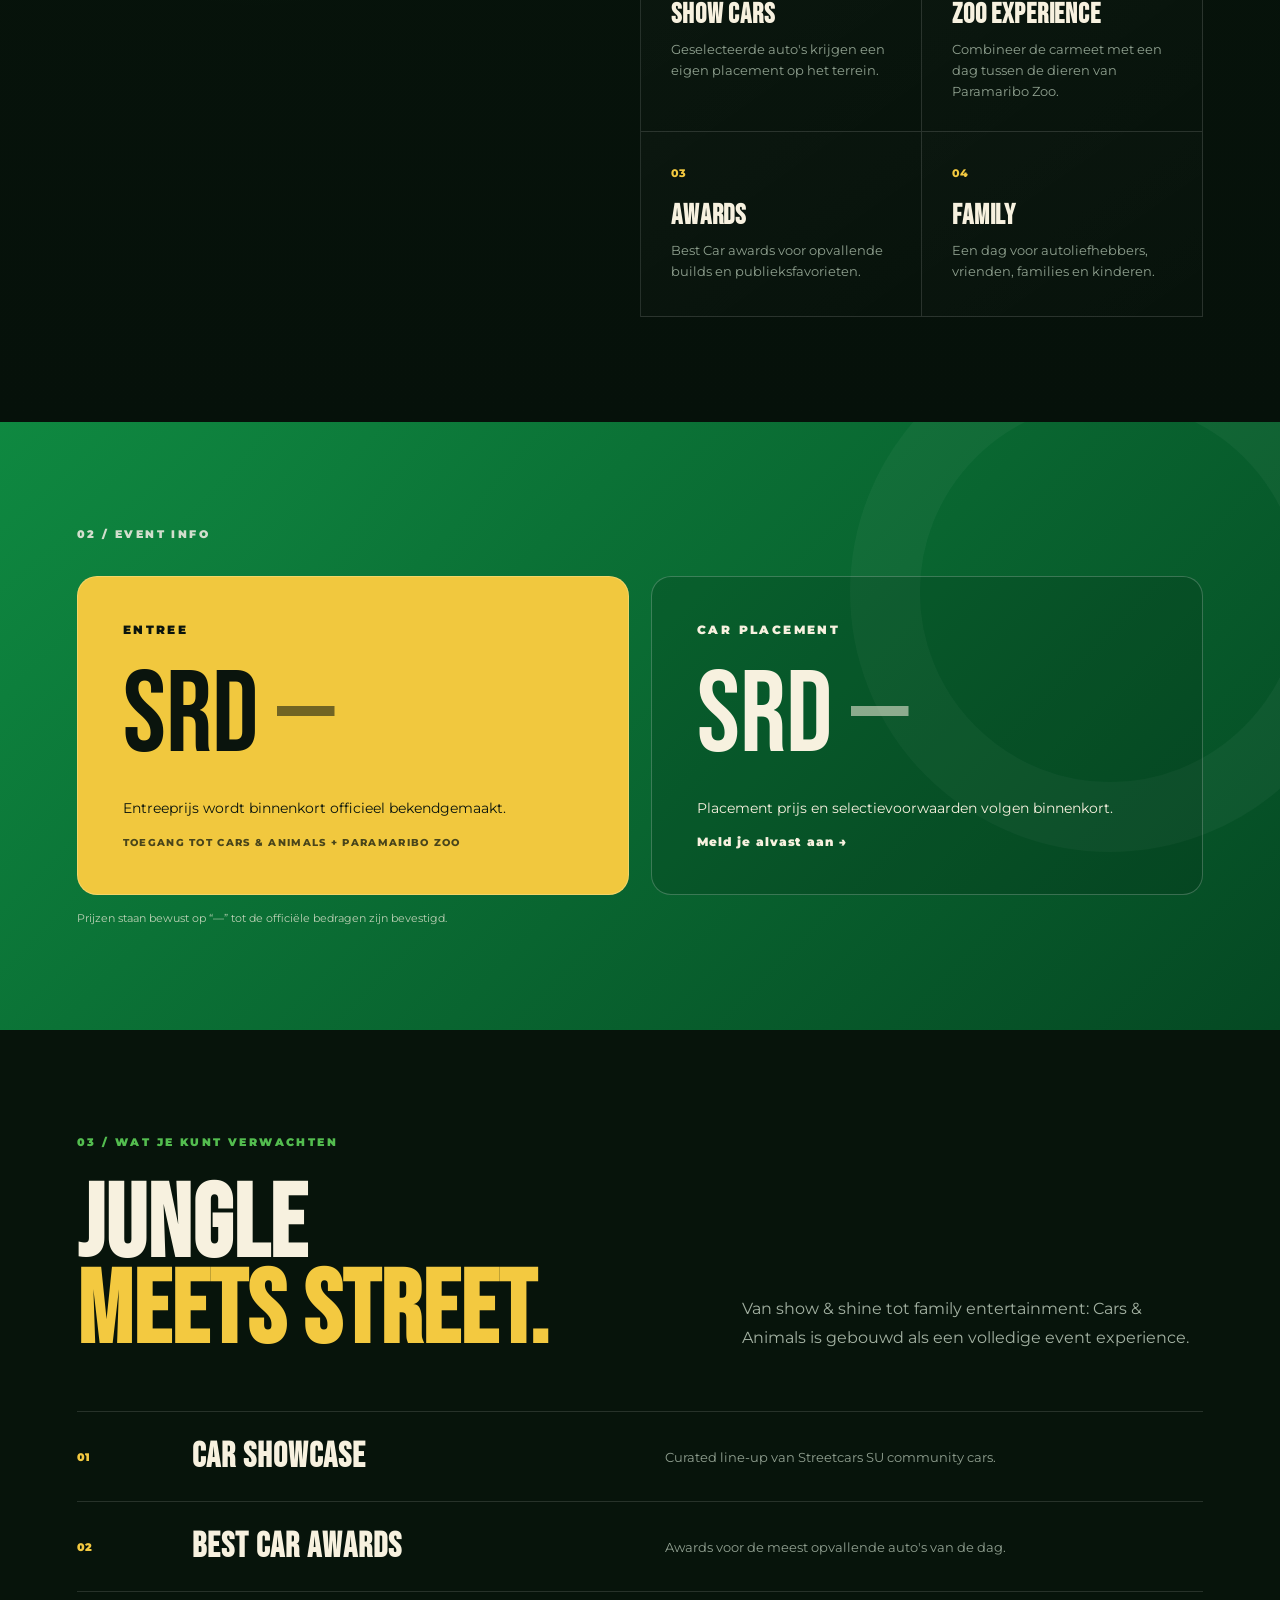
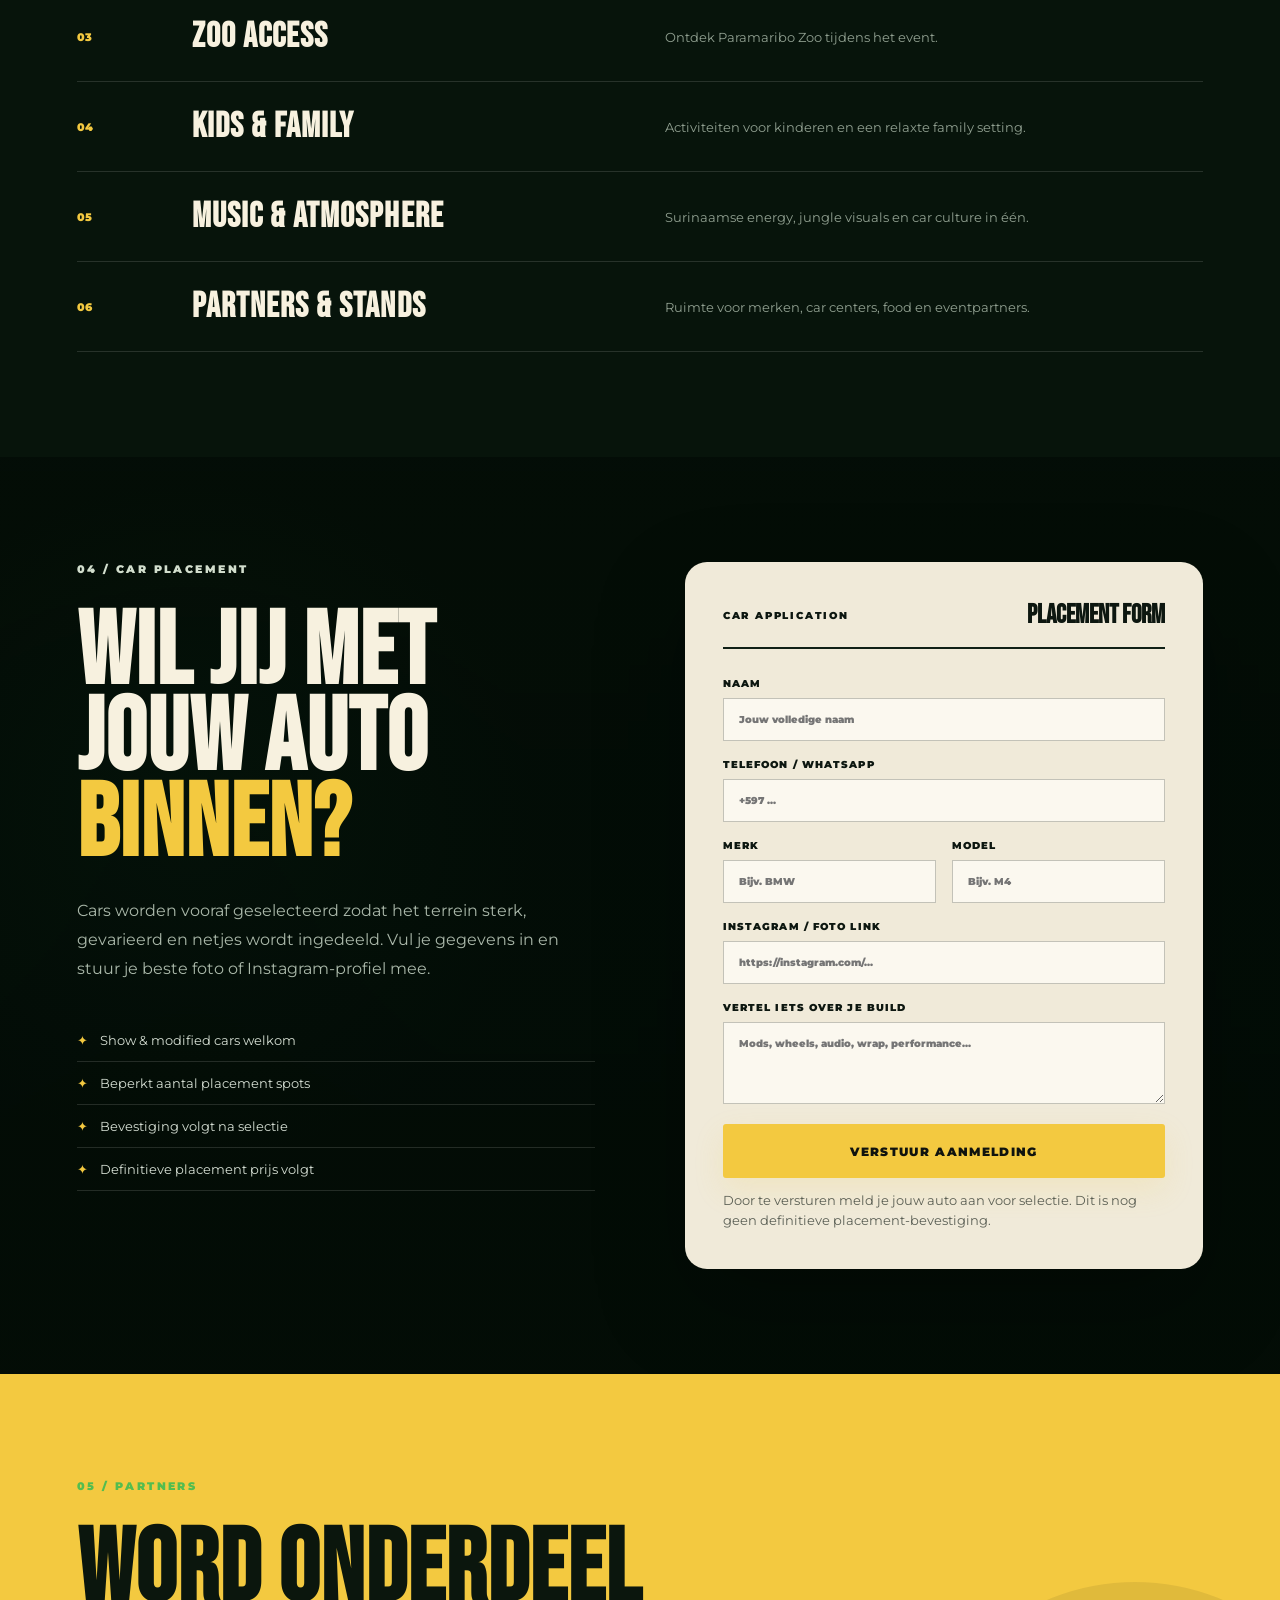
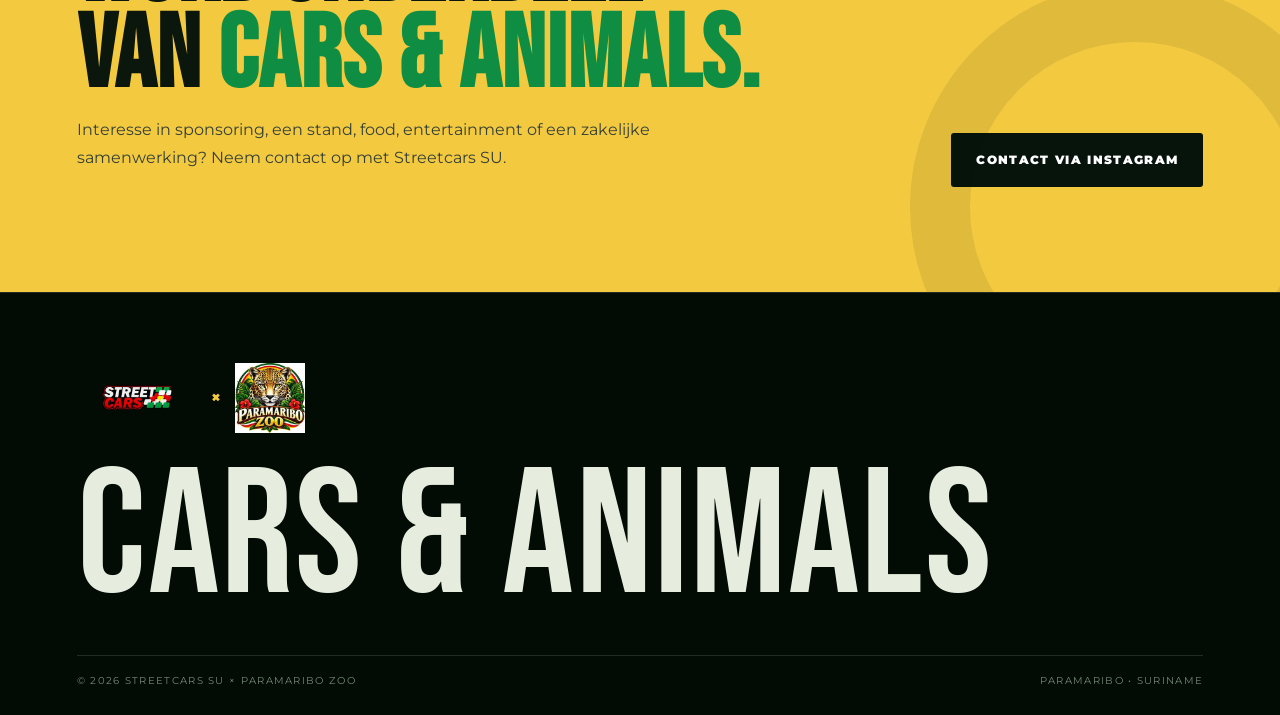
==== commit 11cd46fd: "Rebuild hero as cinematic car and zoo experience" ====
--- a/index.html
+++ b/index.html
@@ -30,36 +30,119 @@
   </header>
 
   <main>
-    <section id="home" class="hero">
-      <div class="hero-glow"></div>
-      <div class="animal-print print-one"></div>
-      <div class="animal-print print-two"></div>
+    <section id="home" class="hero cinematic-hero">
+      <div class="hero-atmosphere" aria-hidden="true"></div>
 
       <img class="jungle-art jungle-art-left" src="/assets/jungle-left.webp" alt="" aria-hidden="true" />
       <img class="jungle-art jungle-art-right" src="/assets/jungle-right.webp" alt="" aria-hidden="true" />
 
-      <div class="hero-content">
-        <div class="eyebrow"><span></span> STREETCARS SU × PARAMARIBO ZOO</div>
-        <h1>
-          <span class="hero-small">SURINAME'S JUNGLE CAR EVENT</span>
-          CARS <em>&</em><br />ANIMALS
+      <div class="zoo-gate" aria-hidden="true">
+        <span>PARAMARIBO</span>
+        <strong>ZOO</strong>
+      </div>
+
+      <div class="hero-center">
+        <div class="eyebrow hero-eyebrow"><span></span> STREETCARS SU × PARAMARIBO ZOO <span></span></div>
+        <div class="hero-tag">SURINAME'S JUNGLE CAR EVENT</div>
+        <h1 class="cinematic-title">
+          <span class="title-cars">CARS <i>&</i></span>
+          <span class="title-animals">ANIMALS</span>
         </h1>
-        <p class="hero-copy">
-          Waar de autoscene en de jungle samenkomen. Een unieke familiedag vol show cars,
-          dieren, muziek, activiteiten en awards midden in Paramaribo Zoo.
+        <p class="hero-copy cinematic-copy">
+          Waar automotive culture, jungle energy en Paramaribo Zoo samenkomen.
+          Een unieke dag met show cars, animals, awards, entertainment en family vibes.
         </p>
-        <div class="hero-actions">
-          <a class="btn btn-primary" href="#aanmelden">MELD JE AUTO AAN</a>
-          <a class="btn btn-ghost" href="#event">BEKIJK HET EVENT</a>
-        </div>
-        <div class="quick-facts">
-          <div><strong>LOCATIE</strong><span>Paramaribo Zoo</span></div>
-          <div><strong>DATUM</strong><span>Binnenkort bekend</span></div>
-          <div><strong>VOOR IEDEREEN</strong><span>Cars • Animals • Family</span></div>
-        </div>
-      </div>
-
-      <div class="collab-lockup" aria-label="Samenwerking Streetcars SU en Paramaribo Zoo">
+
+        <div class="event-chips">
+          <div class="event-chip">
+            <b>DATUM</b>
+            <span>Binnenkort bekend</span>
+          </div>
+          <div class="event-chip">
+            <b>LOCATIE</b>
+            <span>Paramaribo Zoo</span>
+          </div>
+          <div class="event-chip">
+            <b>EVENT</b>
+            <span>Cars • Animals • Family</span>
+          </div>
+        </div>
+
+        <div class="hero-actions cinematic-actions">
+          <a class="btn btn-red" href="#aanmelden">MELD JE AUTO AAN <span>→</span></a>
+          <a class="btn btn-glass" href="#prijzen">BEKIJK ENTREE <span>↓</span></a>
+        </div>
+      </div>
+
+      <div class="car-stage" aria-hidden="true">
+        <svg class="hero-car hero-car-black" viewBox="0 0 820 330" role="img">
+          <defs>
+            <linearGradient id="blackBody" x1="0" y1="0" x2="1" y2="1">
+              <stop offset="0" stop-color="#1f2328"/>
+              <stop offset=".35" stop-color="#06080a"/>
+              <stop offset=".7" stop-color="#111417"/>
+              <stop offset="1" stop-color="#000"/>
+            </linearGradient>
+            <linearGradient id="glassBlack" x1="0" y1="0" x2="1" y2="1">
+              <stop offset="0" stop-color="#27414d"/>
+              <stop offset="1" stop-color="#05090c"/>
+            </linearGradient>
+            <radialGradient id="lampGlowBlack">
+              <stop offset="0" stop-color="#fff"/>
+              <stop offset=".28" stop-color="#ffe29a"/>
+              <stop offset="1" stop-color="#ff7b00" stop-opacity="0"/>
+            </radialGradient>
+          </defs>
+          <ellipse cx="420" cy="282" rx="335" ry="34" fill="#000" opacity=".55"/>
+          <path d="M102 232C139 184 212 164 293 154L368 87C393 64 427 54 471 54H566C602 54 625 68 650 90L706 143C753 153 784 174 794 218L802 251H75L83 239Z" fill="url(#blackBody)" stroke="#353a3f" stroke-width="4"/>
+          <path d="M319 150L389 92C407 78 429 72 462 72H557C575 72 588 79 603 94L652 145Z" fill="url(#glassBlack)" stroke="#2c3940" stroke-width="4"/>
+          <path d="M485 75V145" stroke="#2a3237" stroke-width="4"/>
+          <path d="M90 218H188L217 186H128C109 192 98 203 90 218Z" fill="#0c1013"/>
+          <path d="M686 168H744C763 175 777 191 783 216H695Z" fill="#12161a"/>
+          <ellipse cx="225" cy="252" rx="71" ry="71" fill="#060606"/>
+          <ellipse cx="225" cy="252" rx="45" ry="45" fill="#252a2d" stroke="#737b80" stroke-width="4"/>
+          <ellipse cx="225" cy="252" rx="12" ry="12" fill="#050505"/>
+          <ellipse cx="655" cy="252" rx="71" ry="71" fill="#060606"/>
+          <ellipse cx="655" cy="252" rx="45" ry="45" fill="#252a2d" stroke="#737b80" stroke-width="4"/>
+          <ellipse cx="655" cy="252" rx="12" ry="12" fill="#050505"/>
+          <ellipse cx="139" cy="208" rx="56" ry="34" fill="url(#lampGlowBlack)"/>
+          <rect x="104" y="196" width="75" height="20" rx="10" fill="#fff4cf"/>
+          <rect x="706" y="204" width="59" height="10" rx="5" fill="#e51c23"/>
+          <path d="M310 167C404 154 554 154 674 165" stroke="#cf151d" stroke-width="5" opacity=".55"/>
+          <path d="M147 243H714" stroke="#fff" stroke-opacity=".08" stroke-width="3"/>
+        </svg>
+
+        <svg class="hero-car hero-car-red" viewBox="0 0 760 300" role="img">
+          <defs>
+            <linearGradient id="redBody" x1="0" y1="0" x2="1" y2="1">
+              <stop offset="0" stop-color="#ff3b3f"/>
+              <stop offset=".35" stop-color="#b80f19"/>
+              <stop offset=".75" stop-color="#510309"/>
+              <stop offset="1" stop-color="#1a0203"/>
+            </linearGradient>
+            <linearGradient id="glassRed" x1="0" y1="0" x2="1" y2="1">
+              <stop offset="0" stop-color="#263b45"/>
+              <stop offset="1" stop-color="#060809"/>
+            </linearGradient>
+          </defs>
+          <ellipse cx="385" cy="258" rx="303" ry="28" fill="#000" opacity=".5"/>
+          <path d="M92 218C120 175 190 159 270 151L348 91C370 75 399 67 438 67H511C551 67 580 84 610 111L648 148C690 153 723 172 740 211L747 235H68L76 225Z" fill="url(#redBody)" stroke="#d12d34" stroke-width="4"/>
+          <path d="M292 149L365 98C384 84 404 79 435 79H505C530 79 549 90 571 111L609 147Z" fill="url(#glassRed)" stroke="#222c31" stroke-width="4"/>
+          <path d="M470 82V147" stroke="#20272b" stroke-width="4"/>
+          <ellipse cx="206" cy="234" rx="61" ry="61" fill="#050505"/>
+          <ellipse cx="206" cy="234" rx="38" ry="38" fill="#272b2d" stroke="#8a8e91" stroke-width="4"/>
+          <ellipse cx="604" cy="234" rx="61" ry="61" fill="#050505"/>
+          <ellipse cx="604" cy="234" rx="38" ry="38" fill="#272b2d" stroke="#8a8e91" stroke-width="4"/>
+          <rect x="112" y="188" width="76" height="16" rx="8" fill="#fff" opacity=".92"/>
+          <rect x="652" y="192" width="59" height="9" rx="5" fill="#ff3540"/>
+          <path d="M275 163C381 150 530 151 644 160" stroke="#ff878b" stroke-width="4" opacity=".7"/>
+        </svg>
+
+        <div class="wet-reflection reflection-left"></div>
+        <div class="wet-reflection reflection-right"></div>
+      </div>
+
+      <div class="collab-lockup cinematic-collab" aria-label="Samenwerking Streetcars SU en Paramaribo Zoo">
         <span class="collab-label">OFFICIAL COLLABORATION</span>
         <div class="collab-logos">
           <img class="collab-street" src="/assets/streetcars-su.svg" alt="Streetcars SU" />
@@ -67,8 +150,6 @@
           <img class="collab-zoo" src="/assets/paramaribo-zoo.svg" alt="Paramaribo Zoo" />
         </div>
       </div>
-
-      <div class="scroll-mark">SCROLL <span>↓</span></div>
     </section>
 
     <section class="ticker" aria-hidden="true">
